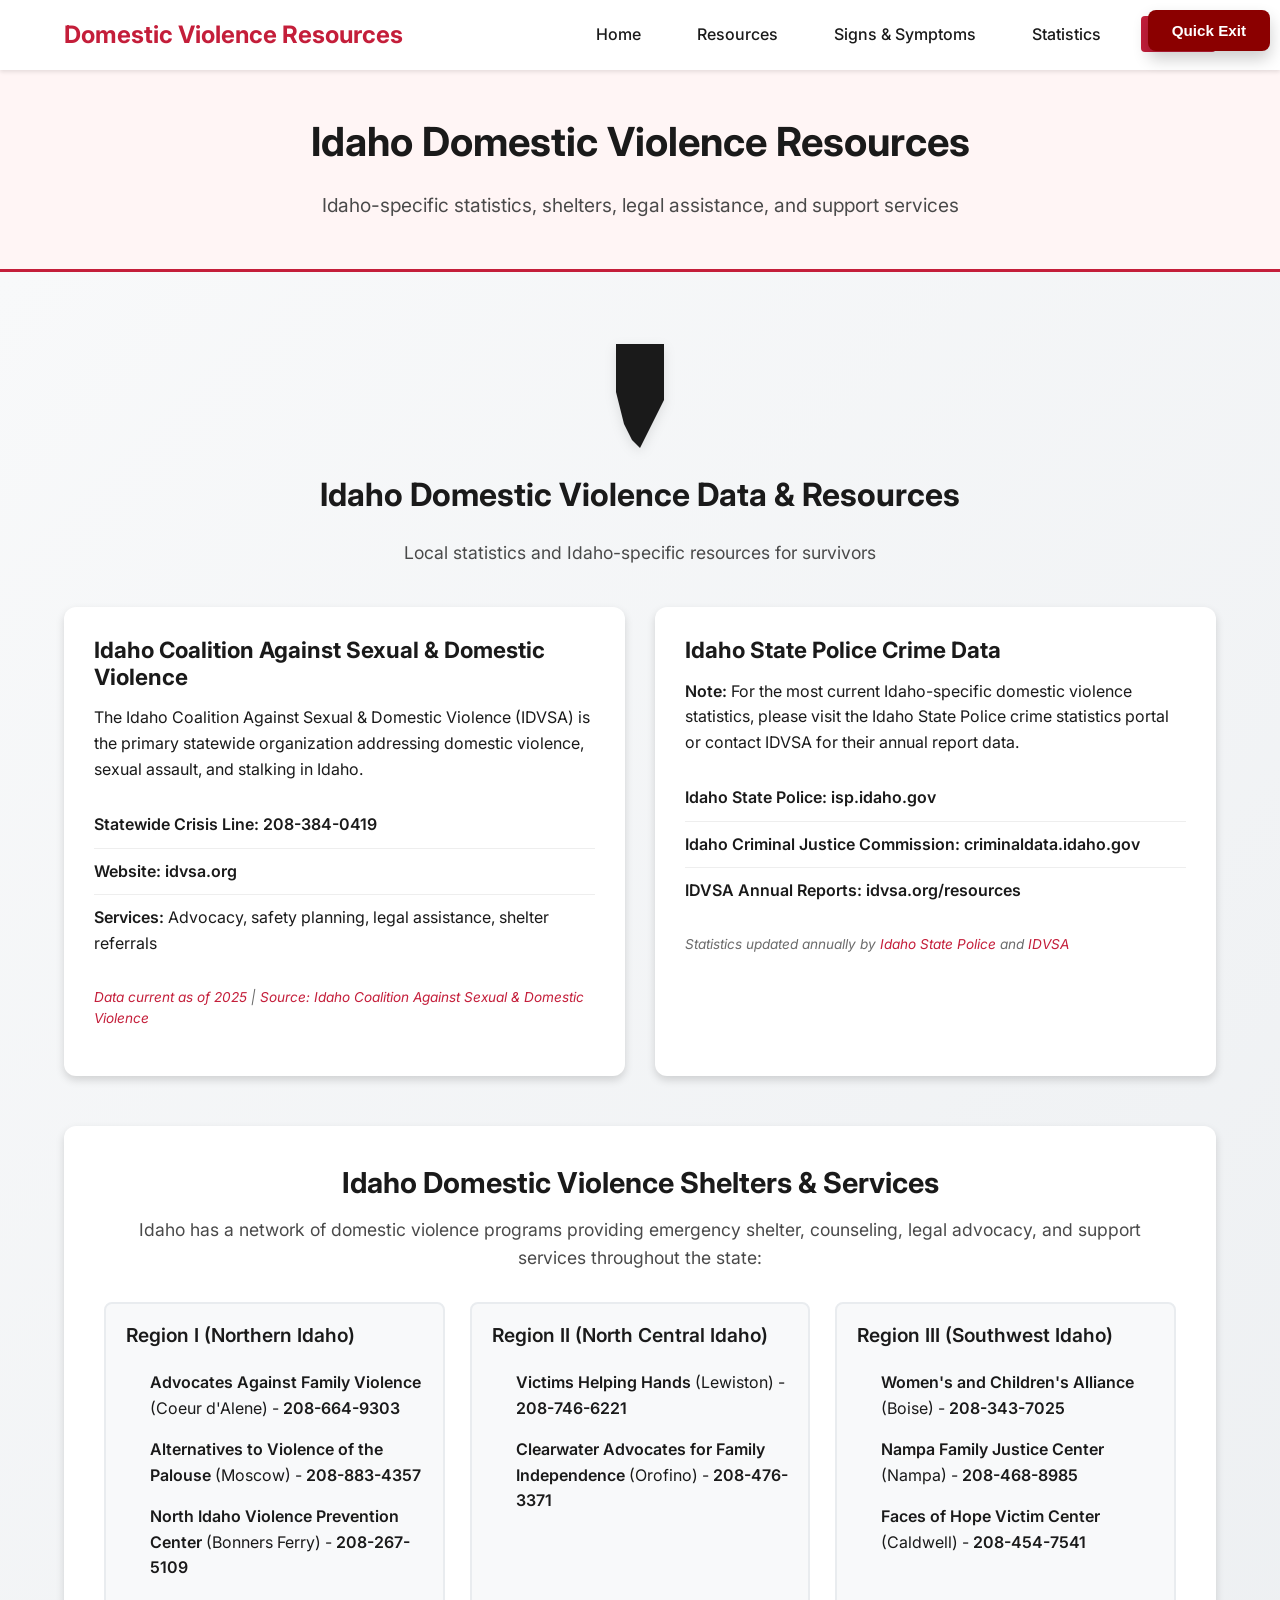
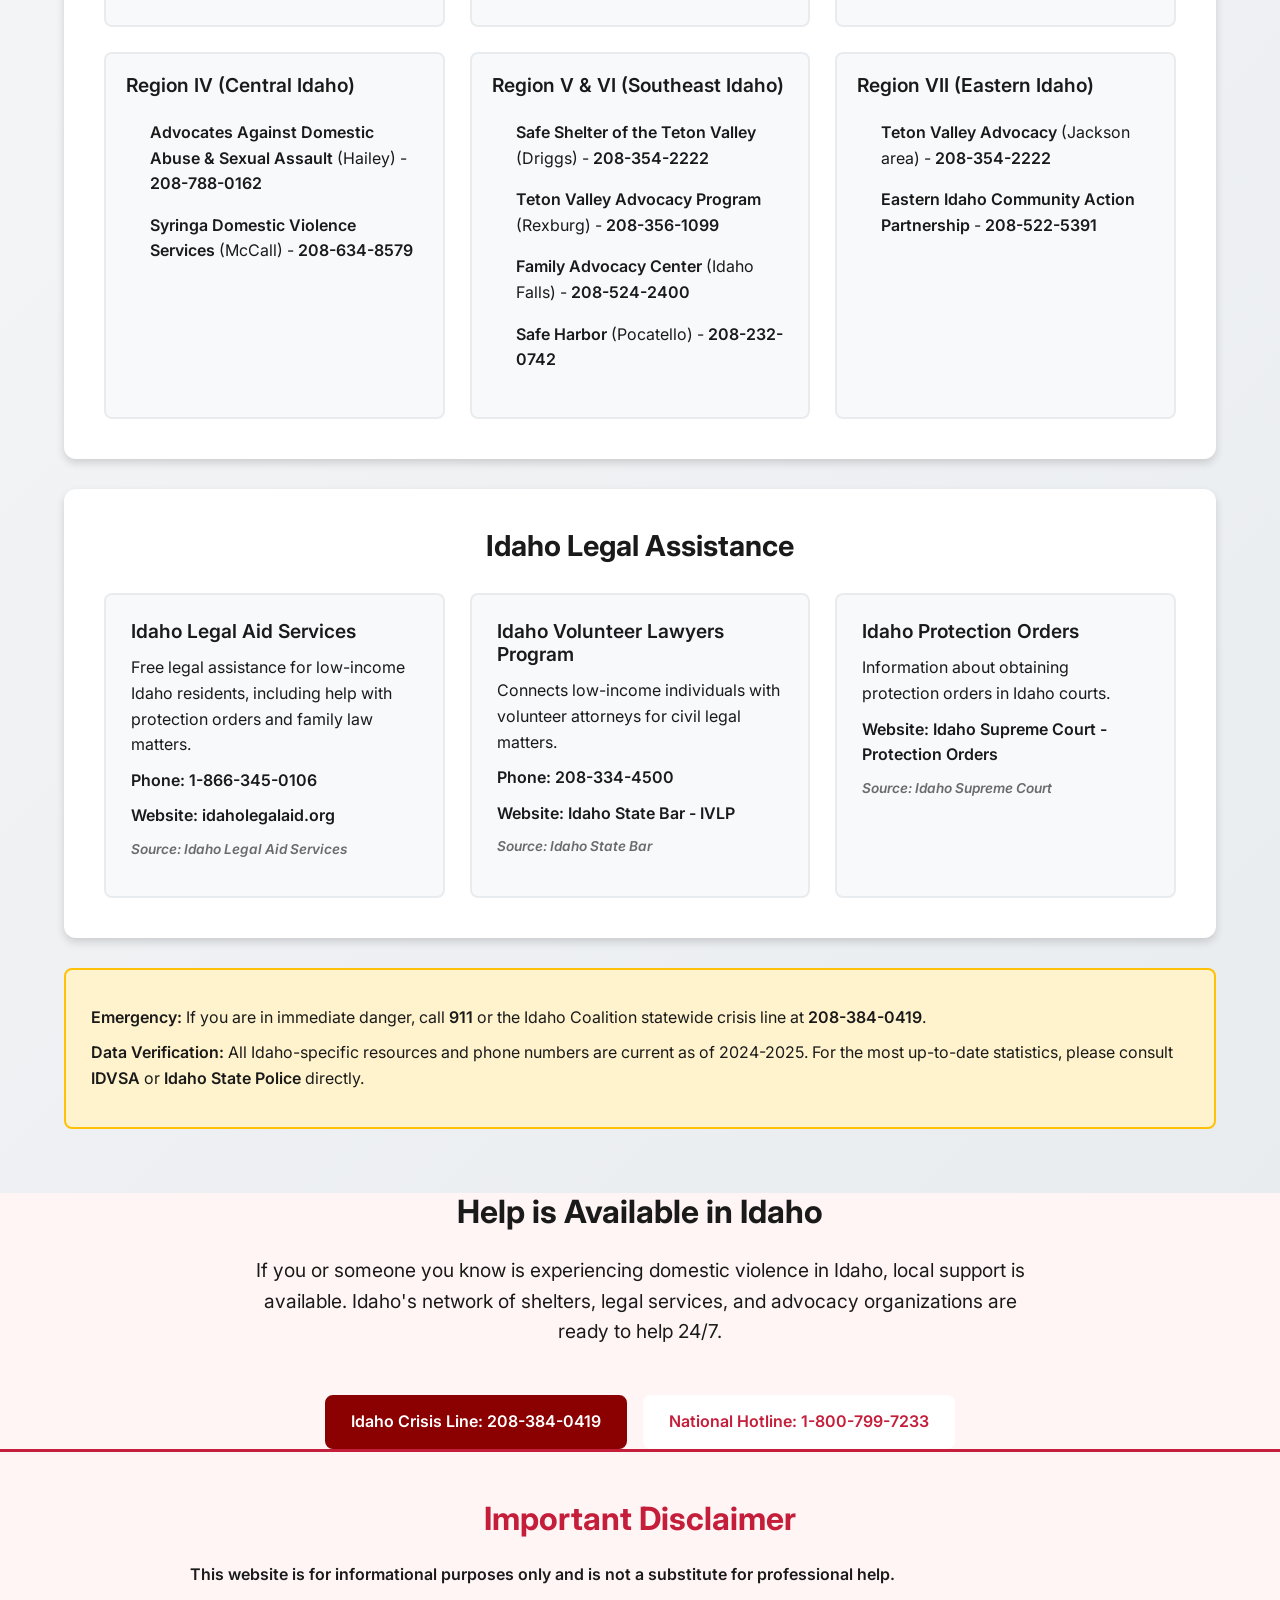
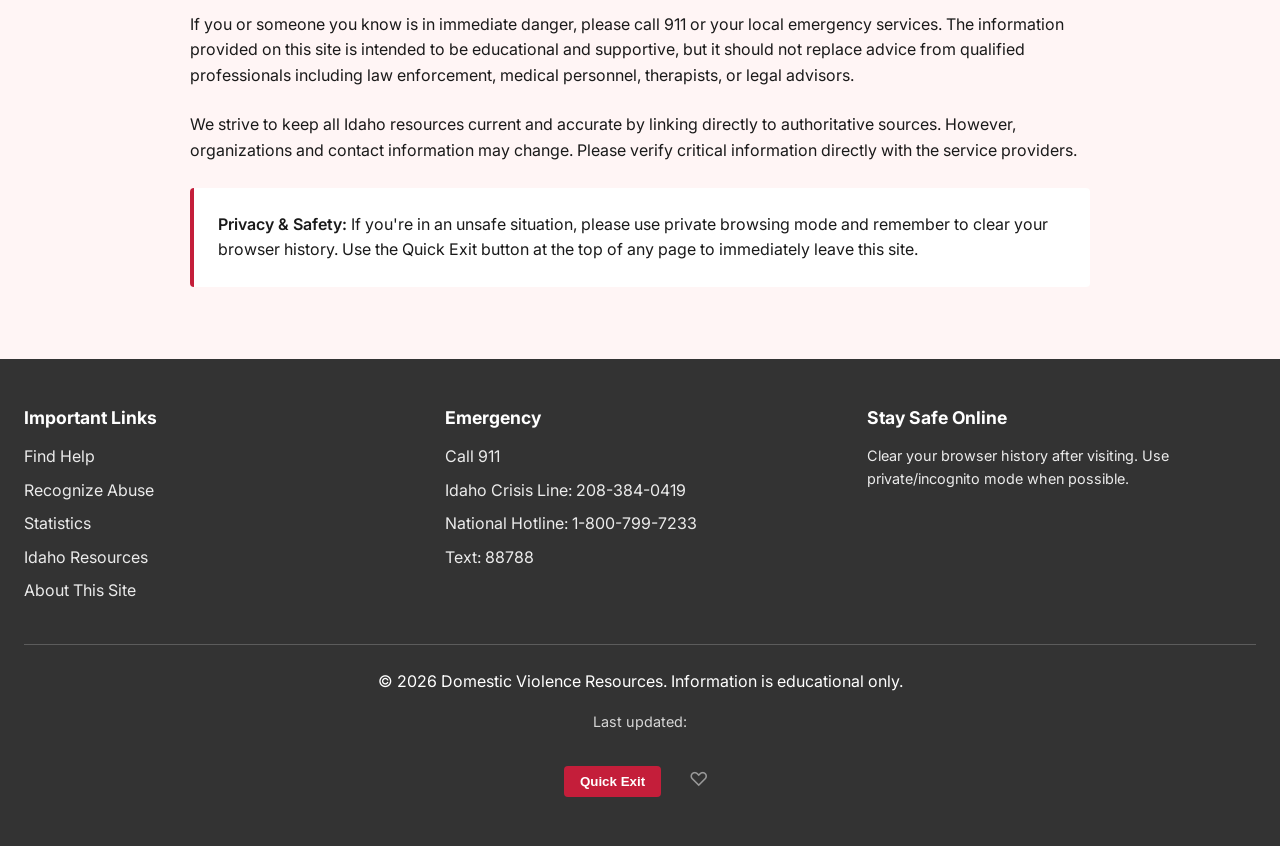
==== idaho.html @ 7b529f67 "Comprehensive site audit and fixes - February 2026 MAJOR CHANGES:  1. IDAHO RESOURCES - SEPARATE PAG" ====
<!DOCTYPE html>
<html lang="en">
<head>
    <meta charset="UTF-8">
    <meta name="viewport" content="width=device-width, initial-scale=1.0">
    <meta name="description" content="Idaho-specific domestic violence resources, statistics, shelters, and legal assistance for survivors.">
    <meta name="keywords" content="Idaho domestic violence, Idaho DV resources, Idaho shelters, IDVSA, Idaho help">
    <title>Idaho Resources - Domestic Violence Resources</title>
    <link rel="icon" href="data:image/svg+xml,<svg xmlns='http://www.w3.org/2000/svg' viewBox='0 0 100 100'><text y='0.9em' font-size='90'>❤️</text></svg>" type="image/svg+xml">
    <link rel="stylesheet" href="styles.css">
    <link rel="preconnect" href="https://fonts.googleapis.com">
    <link rel="preconnect" href="https://fonts.gstatic.com" crossorigin>
    <link href="https://fonts.googleapis.com/css2?family=Inter:wght@300;400;600;700&display=swap" rel="stylesheet">
    <!-- UserWay Accessibility Widget -->
    <script>
    (function(d){
        var s = d.createElement("script");
        s.setAttribute("data-account", "xGkYEsQ9GU");
        s.setAttribute("src", "https://cdn.userway.org/widget.js");
        (d.body || d.head).appendChild(s);
    })(document)
    </script>
</head>
<body>
    <!-- Quick Exit Button -->
    <button id="quickExit" class="quick-exit-btn" aria-label="Quick exit to Google">
        Quick Exit
    </button>

    <!-- Scroll to Top Button -->
    <button id="scrollToTop" class="scroll-to-top" aria-label="Scroll to top">
        ↑
    </button>

    <!-- Header/Navigation -->
    <header role="banner">
        <nav role="navigation" aria-label="Main navigation">
            <div class="nav-container">
                <div class="logo">
                    <a href="index.html" aria-label="Home">Domestic Violence Resources</a>
                </div>
                <button class="mobile-menu-toggle" aria-label="Toggle navigation menu" aria-expanded="false">
                    <span></span>
                    <span></span>
                    <span></span>
                </button>
                <ul class="nav-menu">
                    <li><a href="index.html">Home</a></li>
                    <li><a href="resources.html">Resources</a></li>
                    <li><a href="signs.html">Signs & Symptoms</a></li>
                    <li><a href="stats.html">Statistics</a></li>
                    <li><a href="idaho.html" class="active" aria-current="page">Idaho</a></li>
                </ul>
                <div class="emergency-number">
                    <a href="tel:1-800-799-7233" class="emergency-link">
                        1-800-799-7233
                    </a>
                </div>
            </div>
        </nav>
    </header>

    <!-- Main Content -->
    <main role="main">
        <!-- Page Header -->
        <section class="page-header" aria-labelledby="page-title">
            <div class="container">
                <h1 id="page-title">Idaho Domestic Violence Resources</h1>
                <p class="page-subtitle">Idaho-specific statistics, shelters, legal assistance, and support services</p>
            </div>
        </section>

        <!-- Idaho-Specific Data Section -->
        <section class="content-section idaho-section" aria-labelledby="idaho-heading">
            <div class="container">
                <div class="idaho-header">
                    <div class="idaho-shape" aria-hidden="true">
                        <svg viewBox="0 0 100 150" class="idaho-svg">
                            <!-- Simplified Idaho state outline -->
                            <path d="M20,10 L80,10 L80,80 L70,100 L60,120 L50,140 L40,130 L30,110 L25,90 L20,70 Z" fill="currentColor"/>
                        </svg>
                    </div>
                    <h2 id="idaho-heading">Idaho Domestic Violence Data & Resources</h2>
                    <p class="idaho-subtitle">Local statistics and Idaho-specific resources for survivors</p>
                </div>

                <!-- Idaho Statistics -->
                <div class="idaho-stats-grid">
                    <article class="idaho-stat-card">
                        <h3>Idaho Coalition Against Sexual & Domestic Violence</h3>
                        <p>The Idaho Coalition Against Sexual & Domestic Violence (IDVSA) is the primary statewide organization addressing domestic violence, sexual assault, and stalking in Idaho.</p>
                        <ul class="idaho-data-list">
                            <li><strong>Statewide Crisis Line:</strong> <a href="tel:208-384-0419">208-384-0419</a></li>
                            <li><strong>Website:</strong> <a href="https://idvsa.org/" target="_blank" rel="noopener noreferrer">idvsa.org</a></li>
                            <li><strong>Services:</strong> Advocacy, safety planning, legal assistance, shelter referrals</li>
                        </ul>
                        <p class="source-note"><a href="https://www.cdc.gov/violenceprevention/intimatepartnerviolence/fastfact.html" target="_blank" rel="noopener noreferrer">Data current as of 2025</a> | <a href="https://idvsa.org/" target="_blank" rel="noopener noreferrer">Source: Idaho Coalition Against Sexual & Domestic Violence</a></p>
                    </article>

                    <article class="idaho-stat-card">
                        <h3>Idaho State Police Crime Data</h3>
                        <p><strong>Note:</strong> For the most current Idaho-specific domestic violence statistics, please visit the Idaho State Police crime statistics portal or contact IDVSA for their annual report data.</p>
                        <ul class="idaho-data-list">
                            <li><strong>Idaho State Police:</strong> <a href="https://isp.idaho.gov/" target="_blank" rel="noopener noreferrer">isp.idaho.gov</a></li>
                            <li><strong>Idaho Criminal Justice Commission:</strong> <a href="https://criminaldata.idaho.gov/" target="_blank" rel="noopener noreferrer">criminaldata.idaho.gov</a></li>
                            <li><strong>IDVSA Annual Reports:</strong> <a href="https://idvsa.org/resources/" target="_blank" rel="noopener noreferrer">idvsa.org/resources</a></li>
                        </ul>
                        <p class="source-note">Statistics updated annually by <a href="https://isp.idaho.gov/" target="_blank" rel="noopener noreferrer">Idaho State Police</a> and <a href="https://idvsa.org/" target="_blank" rel="noopener noreferrer">IDVSA</a></p>
                    </article>
                </div>

                <!-- Idaho Resources -->
                <div class="idaho-resources">
                    <h3>Idaho Domestic Violence Shelters & Services</h3>
                    <p class="resources-intro">Idaho has a network of domestic violence programs providing emergency shelter, counseling, legal advocacy, and support services throughout the state:</p>
                    
                    <div class="idaho-resources-grid">
                        <article class="idaho-resource-card">
                            <h4>Region I (Northern Idaho)</h4>
                            <ul>
                                <li><strong>Advocates Against Family Violence</strong> (Coeur d'Alene) - <a href="tel:208-664-9303">208-664-9303</a></li>
                                <li><strong>Alternatives to Violence of the Palouse</strong> (Moscow) - <a href="tel:208-883-4357">208-883-4357</a></li>
                                <li><strong>North Idaho Violence Prevention Center</strong> (Bonners Ferry) - <a href="tel:208-267-5109">208-267-5109</a></li>
                            </ul>
                        </article>

                        <article class="idaho-resource-card">
                            <h4>Region II (North Central Idaho)</h4>
                            <ul>
                                <li><strong>Victims Helping Hands</strong> (Lewiston) - <a href="tel:208-746-6221">208-746-6221</a></li>
                                <li><strong>Clearwater Advocates for Family Independence</strong> (Orofino) - <a href="tel:208-476-3371">208-476-3371</a></li>
                            </ul>
                        </article>

                        <article class="idaho-resource-card">
                            <h4>Region III (Southwest Idaho)</h4>
                            <ul>
                                <li><strong>Women's and Children's Alliance</strong> (Boise) - <a href="tel:208-343-7025">208-343-7025</a></li>
                                <li><strong>Nampa Family Justice Center</strong> (Nampa) - <a href="tel:208-468-8985">208-468-8985</a></li>
                                <li><strong>Faces of Hope Victim Center</strong> (Caldwell) - <a href="tel:208-454-7541">208-454-7541</a></li>
                            </ul>
                        </article>

                        <article class="idaho-resource-card">
                            <h4>Region IV (Central Idaho)</h4>
                            <ul>
                                <li><strong>Advocates Against Domestic Abuse & Sexual Assault</strong> (Hailey) - <a href="tel:208-788-0162">208-788-0162</a></li>
                                <li><strong>Syringa Domestic Violence Services</strong> (McCall) - <a href="tel:208-634-8579">208-634-8579</a></li>
                            </ul>
                        </article>

                        <article class="idaho-resource-card">
                            <h4>Region V & VI (Southeast Idaho)</h4>
                            <ul>
                                <li><strong>Safe Shelter of the Teton Valley</strong> (Driggs) - <a href="tel:208-354-2222">208-354-2222</a></li>
                                <li><strong>Teton Valley Advocacy Program</strong> (Rexburg) - <a href="tel:208-356-1099">208-356-1099</a></li>
                                <li><strong>Family Advocacy Center</strong> (Idaho Falls) - <a href="tel:208-524-2400">208-524-2400</a></li>
                                <li><strong>Safe Harbor</strong> (Pocatello) - <a href="tel:208-232-0742">208-232-0742</a></li>
                            </ul>
                        </article>

                        <article class="idaho-resource-card">
                            <h4>Region VII (Eastern Idaho)</h4>
                            <ul>
                                <li><strong>Teton Valley Advocacy</strong> (Jackson area) - <a href="tel:208-354-2222">208-354-2222</a></li>
                                <li><strong>Eastern Idaho Community Action Partnership</strong> - <a href="tel:208-522-5391">208-522-5391</a></li>
                            </ul>
                        </article>
                    </div>
                </div>

                <!-- Idaho Legal Resources -->
                <div class="idaho-legal">
                    <h3>Idaho Legal Assistance</h3>
                    <div class="legal-grid">
                        <article class="legal-card">
                            <h4>Idaho Legal Aid Services</h4>
                            <p>Free legal assistance for low-income Idaho residents, including help with protection orders and family law matters.</p>
                            <p><strong>Phone:</strong> <a href="tel:1-866-345-0106">1-866-345-0106</a></p>
                            <p><strong>Website:</strong> <a href="https://www.idaholegalaid.org/" target="_blank" rel="noopener noreferrer">idaholegalaid.org</a></p>
                            <p class="source-note"><a href="https://www.idaholegalaid.org/" target="_blank" rel="noopener noreferrer">Source: Idaho Legal Aid Services</a></p>
                        </article>

                        <article class="legal-card">
                            <h4>Idaho Volunteer Lawyers Program</h4>
                            <p>Connects low-income individuals with volunteer attorneys for civil legal matters.</p>
                            <p><strong>Phone:</strong> <a href="tel:208-334-4500">208-334-4500</a></p>
                            <p><strong>Website:</strong> <a href="https://isb.idaho.gov/ivlp/" target="_blank" rel="noopener noreferrer">Idaho State Bar - IVLP</a></p>
                            <p class="source-note"><a href="https://isb.idaho.gov/ivlp/" target="_blank" rel="noopener noreferrer">Source: Idaho State Bar</a></p>
                        </article>

                        <article class="legal-card">
                            <h4>Idaho Protection Orders</h4>
                            <p>Information about obtaining protection orders in Idaho courts.</p>
                            <p><strong>Website:</strong> <a href="https://isc.idaho.gov/protection-orders" target="_blank" rel="noopener noreferrer">Idaho Supreme Court - Protection Orders</a></p>
                            <p class="source-note"><a href="https://isc.idaho.gov/protection-orders" target="_blank" rel="noopener noreferrer">Source: Idaho Supreme Court</a></p>
                        </article>
                    </div>
                </div>

                <div class="idaho-footer-note">
                    <p><strong>Emergency:</strong> If you are in immediate danger, call <a href="tel:911">911</a> or the Idaho Coalition statewide crisis line at <a href="tel:208-384-0419">208-384-0419</a>.</p>
                    <p><strong>Data Verification:</strong> All Idaho-specific resources and phone numbers are current as of 2024-2025. For the most up-to-date statistics, please consult <a href="https://idvsa.org/" target="_blank" rel="noopener noreferrer">IDVSA</a> or <a href="https://isp.idaho.gov/" target="_blank" rel="noopener noreferrer">Idaho State Police</a> directly.</p>
                </div>
            </div>
        </section>

        <!-- Call to Action -->
        <section class="cta-section" aria-labelledby="action-heading">
            <div class="container">
                <h2 id="action-heading">Help is Available in Idaho</h2>
                <p class="cta-text">If you or someone you know is experiencing domestic violence in Idaho, local support is available. Idaho's network of shelters, legal services, and advocacy organizations are ready to help 24/7.</p>
                
                <div class="emergency-buttons">
                    <a href="tel:208-384-0419" class="btn btn-emergency">Idaho Crisis Line: 208-384-0419</a>
                    <a href="tel:1-800-799-7233" class="btn btn-primary">National Hotline: 1-800-799-7233</a>
                </div>
            </div>
        </section>

        <!-- Disclaimer -->
        <section class="disclaimer" role="contentinfo" aria-labelledby="disclaimer-heading">
            <div class="container">
                <h2 id="disclaimer-heading">Important Disclaimer</h2>
                <p><strong>This website is for informational purposes only and is not a substitute for professional help.</strong></p>
                <p>If you or someone you know is in immediate danger, please call 911 or your local emergency services. The information provided on this site is intended to be educational and supportive, but it should not replace advice from qualified professionals including law enforcement, medical personnel, therapists, or legal advisors.</p>
                <p>We strive to keep all Idaho resources current and accurate by linking directly to authoritative sources. However, organizations and contact information may change. Please verify critical information directly with the service providers.</p>
                <p class="privacy-note"><strong>Privacy & Safety:</strong> If you're in an unsafe situation, please use private browsing mode and remember to clear your browser history. Use the Quick Exit button at the top of any page to immediately leave this site.</p>
            </div>
        </section>
    </main>

    <!-- Footer -->
    <footer role="contentinfo">
        <div class="footer-container">
            <div class="footer-grid">
                <div class="footer-section">
                    <h3>Important Links</h3>
                    <ul>
                        <li><a href="resources.html">Find Help</a></li>
                        <li><a href="signs.html">Recognize Abuse</a></li>
                        <li><a href="stats.html">Statistics</a></li>
                        <li><a href="idaho.html">Idaho Resources</a></li>
                        <li><a href="index.html">About This Site</a></li>
                    </ul>
                </div>
                <div class="footer-section">
                    <h3>Emergency</h3>
                    <ul>
                        <li><a href="tel:911">Call 911</a></li>
                        <li><a href="tel:208-384-0419">Idaho Crisis Line: 208-384-0419</a></li>
                        <li><a href="tel:1-800-799-7233">National Hotline: 1-800-799-7233</a></li>
                        <li><a href="sms:88788&body=START">Text: 88788</a></li>
                    </ul>
                </div>
                <div class="footer-section">
                    <h3>Stay Safe Online</h3>
                    <p class="footer-safety">Clear your browser history after visiting. Use private/incognito mode when possible.</p>
                </div>
            </div>
            <div class="footer-bottom">
                <p>&copy; 2026 Domestic Violence Resources. Information is educational only.</p>
                <p class="footer-updated">Last updated: <span id="lastUpdated"></span></p>
                <p class="footer-links">
                    <button id="quickExitFooter" class="footer-exit">Quick Exit</button>
                    <span class="easter-egg" id="easterEgg" title="Click me!" role="button" tabindex="0" aria-label="Click for a special surprise">♡</span>
                </p>
            </div>
        </div>
    </footer>

    <!-- Scripts -->
    <script src="script.js"></script>
</body>
</html>
---- styles.css ----
/* ===================================
   Domestic Violence Resources Website
   Modern CSS with Red Theme & Accessibility
   =================================== */

/* ========== CSS Variables ========== */
:root {
    /* Primary Colors - Red Theme */
    --primary-red: #C41E3A;
    --primary-red-dark: #8B0000;
    --primary-red-light: #DC143C;
    --accent-red: #B22222;
    
    /* Neutral Colors */
    --white: #FFFFFF;
    --off-white: #F9F9F9;
    --light-gray: #E5E5E5;
    --gray: #6B6B6B;
    --dark-gray: #333333;
    --black: #1A1A1A;
    
    /* Semantic Colors */
    --text-primary: #1A1A1A;
    --text-secondary: #4A4A4A;
    --text-light: #6B6B6B;
    
    /* Background Colors */
    --bg-primary: #FFFFFF;
    --bg-secondary: #F9F9F9;
    --bg-alternate: #FFF5F5;
    
    /* Shadows & Effects */
    --shadow-sm: 0 2px 4px rgba(0, 0, 0, 0.1);
    --shadow-md: 0 4px 8px rgba(0, 0, 0, 0.15);
    --shadow-lg: 0 8px 16px rgba(0, 0, 0, 0.2);
    
    /* Typography */
    --font-family: 'Inter', -apple-system, BlinkMacSystemFont, 'Segoe UI', Roboto, Oxygen, Ubuntu, Cantarell, sans-serif;
    --font-size-base: 16px;
    --font-size-scale: 1;
    --line-height: 1.6;
    
    /* Spacing */
    --spacing-xs: 0.5rem;
    --spacing-sm: 1rem;
    --spacing-md: 1.5rem;
    --spacing-lg: 2rem;
    --spacing-xl: 3rem;
    --spacing-2xl: 4rem;
    
    /* Border Radius */
    --radius-sm: 4px;
    --radius-md: 8px;
    --radius-lg: 12px;
    
    /* Transitions */
    --transition-fast: 0.15s ease;
    --transition-normal: 0.3s ease;
    --transition-slow: 0.5s ease;
    
    /* Container Width */
    --container-max-width: 1200px;
}

/* High Contrast Mode */
body.high-contrast {
    --primary-red: #FF0000;
    --text-primary: #000000;
    --text-secondary: #000000;
    --bg-primary: #FFFFFF;
    --bg-secondary: #EEEEEE;
}

/* ========== Global Reset & Base Styles ========== */
*,
*::before,
*::after {
    box-sizing: border-box;
    margin: 0;
    padding: 0;
}

html {
    font-size: var(--font-size-base);
    scroll-behavior: smooth;
    -webkit-font-smoothing: antialiased;
    -moz-osx-font-smoothing: grayscale;
}

body {
    font-family: var(--font-family);
    font-size: calc(1rem * var(--font-size-scale));
    line-height: var(--line-height);
    color: var(--text-primary);
    background-color: var(--bg-primary);
    overflow-x: hidden;
}

/* ========== Typography ========== */
h1, h2, h3, h4, h5, h6 {
    font-weight: 700;
    line-height: 1.2;
    margin-bottom: var(--spacing-md);
    color: var(--text-primary);
}

h1 {
    font-size: calc(2.5rem * var(--font-size-scale));
}

h2 {
    font-size: calc(2rem * var(--font-size-scale));
}

h3 {
    font-size: calc(1.5rem * var(--font-size-scale));
}

h4 {
    font-size: calc(1.25rem * var(--font-size-scale));
}

p {
    margin-bottom: var(--spacing-sm);
}

a {
    color: var(--primary-red);
    text-decoration: none;
    transition: color var(--transition-fast);
}

a:hover,
a:focus {
    color: var(--primary-red-dark);
    text-decoration: underline;
}

a:focus-visible {
    outline: 3px solid var(--primary-red);
    outline-offset: 2px;
}

ul, ol {
    margin-left: var(--spacing-md);
    margin-bottom: var(--spacing-sm);
}

strong {
    font-weight: 600;
}

/* ========== Container & Layout ========== */
.container {
    max-width: var(--container-max-width);
    margin: 0 auto;
    padding: 0 var(--spacing-md);
}

/* ========== Quick Exit Button ========== */
.quick-exit-btn {
    position: fixed;
    top: 10px;
    right: 10px;
    background: var(--primary-red-dark);
    color: var(--white);
    border: none;
    padding: 0.75rem 1.5rem;
    border-radius: var(--radius-md);
    font-weight: 600;
    font-size: 0.95rem;
    cursor: pointer;
    z-index: 10000;
    box-shadow: var(--shadow-lg);
    transition: all var(--transition-fast);
    display: flex;
    align-items: center;
    gap: 0.5rem;
}

.quick-exit-btn:hover,
.quick-exit-btn:focus {
    background: #660000;
    transform: translateY(-2px);
    box-shadow: 0 6px 20px rgba(0, 0, 0, 0.3);
}

.exit-icon {
    font-size: 1.2rem;
}

/* ========== UserWay Widget Positioning ========== */
/* Override UserWay's default positioning to avoid Quick Exit overlap */
#userway_p1 {
    bottom: 80px !important;
    right: 20px !important;
}

@media (max-width: 768px) {
    #userway_p1 {
        bottom: 70px !important;
        right: 15px !important;
    }
}

/* ========== Safety Modal ========== */
.safety-modal {
    display: none;
    position: fixed;
    top: 0;
    left: 0;
    width: 100%;
    height: 100%;
    background: rgba(0, 0, 0, 0.8);
    z-index: 10000;
    align-items: center;
    justify-content: center;
    padding: var(--spacing-md);
}

.safety-modal.active {
    display: flex;
}

.safety-modal-content,
.modal-content {
    background: var(--white);
    border-radius: var(--radius-lg);
    padding: var(--spacing-xl);
    max-width: 600px;
    width: 100%;
    box-shadow: var(--shadow-lg);
    position: relative;
    max-height: 90vh;
    overflow-y: auto;
}

.safety-modal-content h2,
.modal-content h2 {
    color: var(--primary-red);
    margin-bottom: var(--spacing-md);
}

.safety-modal-body p,
.modal-content p {
    margin-bottom: var(--spacing-sm);
}

.safety-modal-body ul,
.modal-content ul {
    margin: var(--spacing-sm) 0 var(--spacing-md) var(--spacing-md);
}

.safety-modal-body li,
.modal-content li {
    margin-bottom: var(--spacing-xs);
}

.safety-emergency {
    background: rgba(196, 30, 58, 0.1);
    padding: var(--spacing-sm);
    border-left: 4px solid var(--primary-red);
    border-radius: var(--radius-sm);
    margin-top: var(--spacing-md) !important;
}

.safety-modal-footer {
    margin-top: var(--spacing-lg);
    text-align: center;
}

#dismissSafetyModal,
.modal-close {
    background: var(--primary-red);
    color: var(--white);
    border: none;
    padding: 0.75rem 2rem;
    border-radius: var(--radius-sm);
    cursor: pointer;
    font-weight: 600;
    font-size: 1rem;
    transition: background var(--transition-fast);
    width: 100%;
    margin-top: var(--spacing-md);
}

#dismissSafetyModal:hover,
#dismissSafetyModal:focus,
.modal-close:hover,
.modal-close:focus {
    background: var(--primary-red-dark);
}

/* ========== Scroll to Top Button ========== */
.scroll-to-top {
    position: fixed;
    bottom: 30px;
    right: 30px;
    background: var(--primary-red);
    color: var(--white);
    width: 50px;
    height: 50px;
    border-radius: 50%;
    border: none;
    font-size: 1.5rem;
    cursor: pointer;
    box-shadow: var(--shadow-md);
    display: none;
    align-items: center;
    justify-content: center;
    z-index: 1000;
    transition: all var(--transition-fast);
}

.scroll-to-top.visible {
    display: flex;
}

.scroll-to-top:hover,
.scroll-to-top:focus {
    background: var(--primary-red-dark);
    transform: translateY(-3px);
    box-shadow: var(--shadow-lg);
}

@media (max-width: 768px) {
    .scroll-to-top {
        bottom: 20px;
        right: 20px;
        width: 45px;
        height: 45px;
        font-size: 1.25rem;
    }
}

/* ========== Power and Control Wheel ========== */
.wheel-container {
    background: var(--bg-secondary);
    border-radius: var(--radius-lg);
    padding: var(--spacing-xl);
    margin: var(--spacing-xl) 0;
}

.wheel-center {
    background: var(--primary-red);
    color: var(--white);
    padding: var(--spacing-lg);
    border-radius: 50%;
    text-align: center;
    max-width: 250px;
    margin: 0 auto var(--spacing-xl) auto;
}

.wheel-center h3 {
    color: var(--white);
    margin-bottom: var(--spacing-sm);
}

.wheel-center p {
    font-size: 0.95rem;
}

.wheel-sections {
    display: grid;
    grid-template-columns: repeat(auto-fit, minmax(280px, 1fr));
    gap: var(--spacing-md);
    margin-bottom: var(--spacing-lg);
}

.wheel-section {
    background: var(--white);
    border: 2px solid var(--primary-red);
    border-radius: var(--radius-md);
    padding: var(--spacing-md);
    transition: transform var(--transition-fast);
}

.wheel-section:hover {
    transform: translateY(-3px);
    box-shadow: var(--shadow-md);
}

.wheel-section h4 {
    color: var(--primary-red);
    margin-bottom: var(--spacing-sm);
}

.wheel-section ul {
    list-style: none;
    padding-left: 0;
}

.wheel-section li {
    padding-left: 1.5rem;
    position: relative;
    margin-bottom: var(--spacing-xs);
}

.wheel-section li::before {
    content: '•';
    color: var(--primary-red);
    font-weight: bold;
    position: absolute;
    left: 0.5rem;
}

.wheel-outer-ring {
    border: 3px solid var(--primary-red);
    border-radius: var(--radius-lg);
    padding: var(--spacing-md);
    margin-top: var(--spacing-lg);
    text-align: center;
    background: rgba(196, 30, 58, 0.05);
}

.wheel-outer-ring p {
    font-size: 1.1rem;
    font-weight: 600;
    color: var(--primary-red);
    margin: 0;
}

.wheel-image-replacement {
    max-width: 100%;
    margin: 0 auto;
}

.wheel-attribution {
    margin-top: var(--spacing-xl);
    padding: var(--spacing-md);
    background: rgba(255, 255, 255, 0.5);
    border-left: 4px solid var(--primary-red);
    border-radius: var(--radius-sm);
}

.wheel-attribution p {
    margin-bottom: var(--spacing-sm);
    font-size: 0.95rem;
}

.wheel-attribution p:last-child {
    margin-bottom: 0;
}

@media (max-width: 768px) {
    .wheel-container {
        padding: var(--spacing-md);
    }
    
    .wheel-center {
        max-width: 200px;
    }
    
    .wheel-sections {
        grid-template-columns: 1fr;
    }
}

/* ========== Header & Navigation ========== */
header {
    background: var(--white);
    box-shadow: var(--shadow-sm);
    position: sticky;
    top: 0;
    z-index: 1000;
}

.nav-container {
    max-width: var(--container-max-width);
    margin: 0 auto;
    padding: 1rem var(--spacing-md);
    display: flex;
    justify-content: space-between;
    align-items: center;
    gap: var(--spacing-md);
}

.logo a {
    font-size: 1.5rem;
    font-weight: 700;
    color: var(--primary-red);
    text-decoration: none;
}

.logo a:hover {
    color: var(--primary-red-dark);
}

.nav-menu {
    display: flex;
    list-style: none;
    gap: var(--spacing-md);
    margin: 0;
}

.nav-menu a {
    color: var(--text-primary);
    font-weight: 500;
    padding: 0.5rem 1rem;
    border-radius: var(--radius-sm);
    transition: all var(--transition-fast);
}

.nav-menu a:hover,
.nav-menu a:focus {
    background: var(--bg-alternate);
    color: var(--primary-red);
    text-decoration: none;
}

.nav-menu a.active {
    background: var(--primary-red);
    color: var(--white);
}

.emergency-number {
    display: none;
}

.emergency-link {
    background: var(--primary-red);
    color: var(--white);
    padding: 0.5rem 1rem;
    border-radius: var(--radius-sm);
    font-weight: 600;
    display: flex;
    align-items: center;
    gap: 0.5rem;
}

.emergency-link:hover {
    background: var(--primary-red-dark);
    text-decoration: none;
}

/* Mobile Menu Toggle */
.mobile-menu-toggle {
    display: none;
    flex-direction: column;
    gap: 4px;
    background: transparent;
    border: none;
    cursor: pointer;
    padding: 0.5rem;
}

.mobile-menu-toggle span {
    width: 25px;
    height: 3px;
    background: var(--primary-red);
    border-radius: 2px;
    transition: all var(--transition-fast);
}

/* ========== Hero Section ========== */
.hero {
    background: linear-gradient(135deg, var(--primary-red) 0%, var(--primary-red-dark) 100%);
    color: var(--white);
    padding: var(--spacing-2xl) var(--spacing-md);
    text-align: center;
}

.hero-content {
    max-width: 800px;
    margin: 0 auto;
}

.hero h1 {
    color: var(--white);
    font-size: calc(3rem * var(--font-size-scale));
    margin-bottom: var(--spacing-md);
}

.hero-subtitle {
    font-size: calc(1.5rem * var(--font-size-scale));
    margin-bottom: var(--spacing-xl);
    opacity: 0.9;
}

.hero-buttons {
    display: flex;
    gap: var(--spacing-sm);
    justify-content: center;
    flex-wrap: wrap;
}

/* ========== Page Header ========== */
.page-header {
    background: var(--bg-alternate);
    padding: var(--spacing-xl) var(--spacing-md);
    text-align: center;
    border-bottom: 3px solid var(--primary-red);
}

.page-subtitle {
    font-size: calc(1.2rem * var(--font-size-scale));
    color: var(--text-secondary);
    margin-bottom: 0;
}

/* ========== Buttons ========== */
.btn {
    display: inline-block;
    padding: 0.75rem 1.5rem;
    border-radius: var(--radius-md);
    font-weight: 600;
    font-size: 1rem;
    text-align: center;
    cursor: pointer;
    border: 2px solid transparent;
    transition: all var(--transition-fast);
    text-decoration: none;
}

.btn-primary {
    background: var(--white);
    color: var(--primary-red);
    border-color: var(--white);
}

.btn-primary:hover,
.btn-primary:focus {
    background: var(--off-white);
    transform: translateY(-2px);
    box-shadow: var(--shadow-md);
    text-decoration: none;
}

.btn-secondary {
    background: transparent;
    color: var(--white);
    border-color: var(--white);
}

.btn-secondary:hover,
.btn-secondary:focus {
    background: var(--white);
    color: var(--primary-red);
    text-decoration: none;
}

.btn-emergency {
    background: var(--primary-red-dark);
    color: var(--white);
    border-color: var(--primary-red-dark);
}

.btn-emergency:hover,
.btn-emergency:focus {
    background: #660000;
    border-color: #660000;
    transform: translateY(-2px);
    box-shadow: var(--shadow-md);
    text-decoration: none;
}

/* ========== Content Sections ========== */
.content-section {
    padding: var(--spacing-2xl) var(--spacing-md);
}

.alternate-bg {
    background: var(--bg-secondary);
}

.section-intro {
    font-size: calc(1.1rem * var(--font-size-scale));
    color: var(--text-secondary);
    max-width: 800px;
    margin: 0 auto var(--spacing-xl);
    text-align: center;
}

/* ========== Info Grid ========== */
.info-grid {
    display: grid;
    grid-template-columns: repeat(auto-fit, minmax(300px, 1fr));
    gap: var(--spacing-lg);
    margin-top: var(--spacing-xl);
}

.info-card {
    background: var(--white);
    padding: var(--spacing-lg);
    border-radius: var(--radius-lg);
    box-shadow: var(--shadow-md);
    transition: transform var(--transition-normal);
}

.info-card:hover {
    transform: translateY(-5px);
    box-shadow: var(--shadow-lg);
}

.card-icon {
    font-size: 3rem;
    margin-bottom: var(--spacing-sm);
}

.info-card h3 {
    color: var(--primary-red);
    margin-bottom: var(--spacing-sm);
}

.abuse-types {
    list-style: none;
    margin: 0;
}

.abuse-types li {
    margin-bottom: var(--spacing-sm);
    padding-left: var(--spacing-sm);
    position: relative;
}

.abuse-types li::before {
    content: "▸";
    color: var(--primary-red);
    position: absolute;
    left: 0;
}

/* ========== Emergency Grid ========== */
.emergency-grid {
    display: grid;
    grid-template-columns: repeat(auto-fit, minmax(280px, 1fr));
    gap: var(--spacing-lg);
    margin: var(--spacing-xl) 0;
}

.emergency-card {
    background: var(--white);
    padding: var(--spacing-lg);
    border-radius: var(--radius-lg);
    text-align: center;
    box-shadow: var(--shadow-md);
    border: 2px solid var(--primary-red);
}

.large-number {
    font-size: calc(2rem * var(--font-size-scale));
    font-weight: 700;
    color: var(--primary-red);
    margin: var(--spacing-sm) 0;
}

/* ========== CTA Section ========== */
.cta-section {
    background: var(--bg-alternate);
    text-align: center;
}

.cta-footer {
    margin-top: var(--spacing-xl);
    font-size: calc(1.1rem * var(--font-size-scale));
}

.link-arrow {
    color: var(--primary-red);
    font-weight: 600;
    font-size: calc(1.1rem * var(--font-size-scale));
}

/* ========== Resource List ========== */
.resource-list {
    display: flex;
    flex-direction: column;
    gap: var(--spacing-lg);
    margin-top: var(--spacing-xl);
}

.resource-card {
    background: var(--white);
    border-radius: var(--radius-lg);
    box-shadow: var(--shadow-md);
    overflow: hidden;
    transition: transform var(--transition-normal);
}

.resource-card:hover {
    transform: translateY(-3px);
    box-shadow: var(--shadow-lg);
}

.resource-card.featured {
    border: 3px solid var(--primary-red);
}

.resource-header {
    background: var(--bg-alternate);
    padding: var(--spacing-md);
    display: flex;
    justify-content: space-between;
    align-items: center;
    flex-wrap: wrap;
    gap: var(--spacing-sm);
}

.resource-header h3 {
    margin: 0;
    color: var(--primary-red);
}

.badge {
    background: var(--primary-red);
    color: var(--white);
    padding: 0.25rem 0.75rem;
    border-radius: var(--radius-sm);
    font-size: 0.85rem;
    font-weight: 600;
}

.resource-content {
    padding: var(--spacing-md);
}

.resource-content p {
    margin-bottom: var(--spacing-sm);
}

.resource-description {
    color: var(--text-secondary);
    margin-top: var(--spacing-sm);
}

/* ========== Signs & Symptoms ========== */
.abuse-types-grid {
    display: grid;
    grid-template-columns: repeat(auto-fit, minmax(350px, 1fr));
    gap: var(--spacing-lg);
    margin-top: var(--spacing-xl);
}

.abuse-type-card {
    background: var(--white);
    padding: var(--spacing-lg);
    border-radius: var(--radius-lg);
    box-shadow: var(--shadow-md);
    border-left: 4px solid var(--primary-red);
}

.abuse-icon {
    font-size: 2.5rem;
    margin-bottom: var(--spacing-sm);
}

.type-description {
    color: var(--text-secondary);
    font-style: italic;
    margin-bottom: var(--spacing-md);
}

.signs-list {
    list-style: none;
    margin: 0;
}

.signs-list li {
    padding: 0.5rem 0;
    padding-left: var(--spacing-md);
    position: relative;
    border-bottom: 1px solid var(--light-gray);
}

.signs-list li:last-child {
    border-bottom: none;
}

.signs-list li::before {
    content: "⚠";
    color: var(--primary-red);
    position: absolute;
    left: 0;
    font-weight: bold;
}

/* Red Flags Grid */
.red-flags-grid {
    display: grid;
    grid-template-columns: repeat(auto-fill, minmax(280px, 1fr));
    gap: var(--spacing-md);
    margin-top: var(--spacing-xl);
}

.red-flag-card {
    background: var(--white);
    padding: var(--spacing-md);
    border-radius: var(--radius-md);
    box-shadow: var(--shadow-sm);
    border: 2px solid var(--light-gray);
    transition: all var(--transition-fast);
}

.red-flag-card:hover {
    border-color: var(--primary-red);
    box-shadow: var(--shadow-md);
}

.red-flag-card h3 {
    font-size: calc(1.1rem * var(--font-size-scale));
    margin-bottom: var(--spacing-sm);
}

/* Help Section */
.help-grid {
    display: grid;
    grid-template-columns: repeat(auto-fit, minmax(280px, 1fr));
    gap: var(--spacing-lg);
    margin: var(--spacing-xl) 0;
}

.help-card {
    background: var(--white);
    padding: var(--spacing-lg);
    border-radius: var(--radius-lg);
    box-shadow: var(--shadow-md);
    text-align: center;
}

.emergency-contact-box {
    background: var(--primary-red);
    color: var(--white);
    padding: var(--spacing-xl);
    border-radius: var(--radius-lg);
    margin-top: var(--spacing-xl);
    text-align: center;
}

.emergency-contact-box h3 {
    color: var(--white);
    margin-bottom: var(--spacing-md);
}

.emergency-buttons {
    display: flex;
    gap: var(--spacing-sm);
    justify-content: center;
    flex-wrap: wrap;
    margin-top: var(--spacing-md);
}

/* Two Column Layout */
.two-column-grid {
    display: grid;
    grid-template-columns: repeat(auto-fit, minmax(300px, 1fr));
    gap: var(--spacing-xl);
    margin-top: var(--spacing-xl);
}

.column {
    background: var(--white);
    padding: var(--spacing-lg);
    border-radius: var(--radius-lg);
    box-shadow: var(--shadow-md);
}

.do-list, .dont-list {
    list-style: none;
    margin: var(--spacing-sm) 0 0 0;
}

.do-list li, .dont-list li {
    padding: var(--spacing-sm) 0;
    padding-left: var(--spacing-lg);
    position: relative;
    border-bottom: 1px solid var(--light-gray);
}

.do-list li::before {
    content: "✓";
    color: green;
    font-weight: bold;
    position: absolute;
    left: 0;
    font-size: 1.2rem;
}

.dont-list li::before {
    content: "✗";
    color: var(--primary-red);
    font-weight: bold;
    position: absolute;
    left: 0;
    font-size: 1.2rem;
}

/* ========== Statistics Page ========== */
.counter-section {
    background: linear-gradient(135deg, var(--primary-red-dark) 0%, var(--primary-red) 100%);
    color: var(--white);
    padding: var(--spacing-2xl) var(--spacing-md);
    text-align: center;
}

.counter-section h2 {
    color: var(--white);
}

.counter-subtitle {
    font-size: calc(1.1rem * var(--font-size-scale));
    opacity: 0.9;
    margin-bottom: var(--spacing-xl);
}

.counter-grid {
    display: grid;
    grid-template-columns: repeat(auto-fit, minmax(220px, 1fr));
    gap: var(--spacing-md);
    margin: var(--spacing-xl) 0;
    max-width: 1100px;
    margin-left: auto;
    margin-right: auto;
}

.counter-card {
    background: rgba(255, 255, 255, 0.1);
    backdrop-filter: blur(10px);
    padding: var(--spacing-xl);
    border-radius: var(--radius-lg);
    border: 2px solid rgba(255, 255, 255, 0.2);
    min-height: 200px;
    display: flex;
    flex-direction: column;
    justify-content: space-between;
}

.counter-label {
    font-size: calc(1.2rem * var(--font-size-scale));
    font-weight: 600;
    margin-bottom: var(--spacing-sm);
    text-transform: uppercase;
    letter-spacing: 1px;
    line-height: 1.3;
}

.counter-number {
    font-size: clamp(2rem, 3rem, 3.5rem);
    font-weight: 700;
    margin: var(--spacing-md) 0;
    font-variant-numeric: tabular-nums;
    line-height: 1.2;
    word-break: break-all;
    overflow-wrap: break-word;
}

.counter-info {
    font-size: 0.9rem;
    opacity: 0.9;
    line-height: 1.4;
}

.counter-citation {
    background: rgba(0, 0, 0, 0.2);
    padding: var(--spacing-lg);
    border-radius: var(--radius-md);
    margin-top: var(--spacing-xl);
    font-size: 0.9rem;
    max-width: 900px;
    margin-left: auto;
    margin-right: auto;
}

/* Stats Grid */
.stats-grid {
    display: grid;
    grid-template-columns: repeat(auto-fill, minmax(300px, 1fr));
    gap: var(--spacing-lg);
    margin-top: var(--spacing-xl);
}

.stat-card {
    background: var(--white);
    padding: var(--spacing-lg);
    border-radius: var(--radius-lg);
    box-shadow: var(--shadow-md);
    text-align: center;
    border-top: 4px solid var(--primary-red);
}

.stat-number {
    font-size: calc(2.5rem * var(--font-size-scale));
    font-weight: 700;
    color: var(--primary-red);
    margin-bottom: var(--spacing-sm);
}

.stat-description {
    color: var(--text-primary);
    margin-bottom: var(--spacing-sm);
    line-height: 1.5;
}

.stat-source {
    font-size: 0.85rem;
    color: var(--text-light);
    font-style: italic;
}

/* Economic Stats */
.economic-stats {
    display: grid;
    grid-template-columns: repeat(auto-fit, minmax(300px, 1fr));
    gap: var(--spacing-lg);
    margin-top: var(--spacing-xl);
}

.economic-card {
    background: var(--white);
    padding: var(--spacing-xl);
    border-radius: var(--radius-lg);
    box-shadow: var(--shadow-md);
    text-align: center;
    border: 2px solid var(--primary-red);
}

.economic-card h3 {
    font-size: calc(2.5rem * var(--font-size-scale));
    color: var(--primary-red);
    margin-bottom: var(--spacing-sm);
}

.source-note {
    font-size: 0.85rem;
    color: var(--text-light);
    font-style: italic;
    margin-top: var(--spacing-sm);
}

/* Vulnerable Populations */
.vulnerable-grid {
    display: grid;
    grid-template-columns: repeat(auto-fit, minmax(300px, 1fr));
    gap: var(--spacing-lg);
    margin-top: var(--spacing-xl);
}

.vulnerable-card {
    background: var(--white);
    padding: var(--spacing-lg);
    border-radius: var(--radius-lg);
    box-shadow: var(--shadow-md);
    border-left: 4px solid var(--primary-red);
}

.vulnerable-card h3 {
    color: var(--primary-red);
    margin-bottom: var(--spacing-md);
}

.vulnerable-card ul {
    margin-left: var(--spacing-md);
}

/* Children Stats */
.children-stats {
    display: grid;
    grid-template-columns: repeat(auto-fit, minmax(300px, 1fr));
    gap: var(--spacing-lg);
    margin-top: var(--spacing-xl);
}

.children-stat-box {
    background: var(--white);
    padding: var(--spacing-lg);
    border-radius: var(--radius-lg);
    box-shadow: var(--shadow-md);
}

.large-text {
    font-size: calc(1.2rem * var(--font-size-scale));
    font-weight: 600;
    color: var(--primary-red);
    margin-bottom: var(--spacing-md);
}

.impact-list {
    list-style: none;
    margin: var(--spacing-sm) 0 0 0;
}

.impact-list li {
    padding: var(--spacing-sm) 0;
    padding-left: var(--spacing-lg);
    position: relative;
    border-bottom: 1px solid var(--light-gray);
}

.impact-list li::before {
    content: "▸";
    color: var(--primary-red);
    position: absolute;
    left: 0;
    font-weight: bold;
}

.stat-highlight {
    background: var(--primary-red);
    color: var(--white);
    padding: var(--spacing-xl);
    border-radius: var(--radius-lg);
    text-align: center;
}

.stat-highlight h3 {
    color: var(--white);
    font-size: calc(3rem * var(--font-size-scale));
    margin-bottom: var(--spacing-sm);
}

.stat-highlight p {
    font-size: calc(1.1rem * var(--font-size-scale));
}

/* Reporting Grid */
.reporting-grid {
    display: grid;
    grid-template-columns: repeat(auto-fit, minmax(280px, 1fr));
    gap: var(--spacing-lg);
    margin-top: var(--spacing-xl);
}

.reporting-card {
    background: var(--white);
    padding: var(--spacing-xl);
    border-radius: var(--radius-lg);
    box-shadow: var(--shadow-md);
    text-align: center;
    border-top: 4px solid var(--primary-red);
}

.reporting-stat {
    font-size: calc(2rem * var(--font-size-scale));
    font-weight: 700;
    color: var(--primary-red);
    margin-bottom: var(--spacing-sm);
}

.cta-text {
    font-size: calc(1.2rem * var(--font-size-scale));
    max-width: 800px;
    margin: 0 auto var(--spacing-xl);
}

/* ========== Disclaimer ========== */
.disclaimer {
    background: var(--bg-alternate);
    padding: var(--spacing-xl) var(--spacing-md);
    border-top: 3px solid var(--primary-red);
}

.disclaimer h2 {
    color: var(--primary-red);
    text-align: center;
    margin-bottom: var(--spacing-md);
}

.disclaimer p {
    max-width: 900px;
    margin: 0 auto var(--spacing-md);
}

.privacy-note {
    background: var(--white);
    padding: var(--spacing-md);
    border-left: 4px solid var(--primary-red);
    border-radius: var(--radius-sm);
    margin-top: var(--spacing-md);
}

/* Intro Box */
.intro-box {
    background: var(--white);
    padding: var(--spacing-xl);
    border-radius: var(--radius-lg);
    box-shadow: var(--shadow-md);
    border-left: 4px solid var(--primary-red);
    max-width: 900px;
    margin: 0 auto;
}

.intro-box h2 {
    color: var(--primary-red);
}

/* ========== Footer ========== */
footer {
    background: var(--dark-gray);
    color: var(--white);
    padding: var(--spacing-xl) var(--spacing-md) var(--spacing-lg);
}

.footer-grid {
    display: grid;
    grid-template-columns: repeat(auto-fit, minmax(200px, 1fr));
    gap: var(--spacing-lg);
    margin-bottom: var(--spacing-lg);
}

.footer-section h3 {
    color: var(--white);
    font-size: 1.1rem;
    margin-bottom: var(--spacing-sm);
}

.footer-section ul {
    list-style: none;
    margin: 0;
}

.footer-section li {
    margin-bottom: var(--spacing-xs);
}

.footer-section a {
    color: var(--white);
    opacity: 0.9;
    transition: opacity var(--transition-fast);
}

.footer-section a:hover {
    opacity: 1;
    text-decoration: underline;
}

.footer-safety {
    font-size: 0.9rem;
    opacity: 0.9;
}

.footer-bottom {
    text-align: center;
    padding-top: var(--spacing-md);
    border-top: 1px solid rgba(255, 255, 255, 0.2);
}

.footer-updated {
    font-size: 0.9rem;
    opacity: 0.8;
    margin: var(--spacing-xs) 0;
}

.footer-links {
    margin-top: var(--spacing-sm);
}

.footer-exit {
    background: var(--primary-red);
    color: var(--white);
    border: none;
    padding: 0.5rem 1rem;
    border-radius: var(--radius-sm);
    cursor: pointer;
    font-weight: 600;
    transition: background var(--transition-fast);
    margin-top: var(--spacing-sm);
}

.footer-exit:hover {
    background: var(--primary-red-dark);
}

/* ========== Easter Egg - Heartbeat with Ripple ========== */
.easter-egg {
    display: inline-block;
    margin-left: 1rem;
    font-size: 1.2rem;
    color: rgba(255, 255, 255, 0.5);
    cursor: pointer;
    transition: all var(--transition-fast);
    user-select: none;
    padding: 0.25rem 0.5rem;
}

.easter-egg:hover,
.easter-egg:focus {
    color: var(--primary-red-light);
    transform: scale(1.2);
    text-shadow: 0 0 10px rgba(220, 20, 60, 0.5);
}

/* Heartbeat animation */
.easter-egg.heartbeat-active {
    animation: realHeartbeat 2s ease-in-out;
    color: var(--primary-red-light);
}

@keyframes realHeartbeat {
    0%, 100% {
        transform: scale(1);
    }
    7%, 17% {
        transform: scale(1.3);
    }
    10%, 20% {
        transform: scale(1.1);
    }
    40%, 50% {
        transform: scale(1.3);
    }
    43%, 53% {
        transform: scale(1.1);
    }
}

/* Sonar ripple effect */
.sonar-ripple {
    position: fixed;
    width: 20px;
    height: 20px;
    border: 2px solid;
    border-radius: 50%;
    transform: translate(-50%, -50%);
    pointer-events: none;
    z-index: 9998;
    animation: sonarExpand 2s ease-out forwards;
}

@keyframes sonarExpand {
    0% {
        width: 20px;
        height: 20px;
        opacity: 1;
    }
    100% {
        width: 800px;
        height: 800px;
        opacity: 0;
    }
}

/* ========== Responsive Design ========== */
@media (max-width: 768px) {
    .nav-menu {
        position: fixed;
        top: 70px;
        left: -100%;
        width: 100%;
        flex-direction: column;
        background: var(--white);
        box-shadow: var(--shadow-lg);
        padding: var(--spacing-md);
        transition: left var(--transition-normal);
        gap: 0;
    }
    
    .nav-menu.active {
        left: 0;
    }
    
    .mobile-menu-toggle {
        display: flex;
    }
    
    .emergency-number {
        display: block;
        width: 100%;
        text-align: center;
        padding-top: var(--spacing-sm);
        border-top: 1px solid var(--light-gray);
        margin-top: var(--spacing-sm);
    }
    
    .hero h1 {
        font-size: calc(2rem * var(--font-size-scale));
    }
    
    .hero-subtitle {
        font-size: calc(1.2rem * var(--font-size-scale));
    }
    
    .hero-buttons {
        flex-direction: column;
    }
    
    .counter-number {
        font-size: calc(2rem * var(--font-size-scale));
    }
    
    .emergency-buttons {
        flex-direction: column;
    }
    
    .quick-exit-btn {
        font-size: 0.85rem;
        padding: 0.6rem 1rem;
    }
}

@media (max-width: 480px) {
    :root {
        --spacing-xl: 2rem;
        --spacing-2xl: 2.5rem;
    }
    
    h1 {
        font-size: calc(1.75rem * var(--font-size-scale));
    }
    
    h2 {
        font-size: calc(1.5rem * var(--font-size-scale));
    }
    
    .info-grid,
    .abuse-types-grid,
    .stats-grid {
        grid-template-columns: 1fr;
    }
}

/* ========== Accessibility Features ========== */
/* Skip to main content link */
.skip-to-main {
    position: absolute;
    top: -40px;
    left: 0;
    background: var(--primary-red);
    color: var(--white);
    padding: 0.5rem 1rem;
    z-index: 100;
    text-decoration: none;
}

.skip-to-main:focus {
    top: 0;
}

/* Focus styles */
*:focus-visible {
    outline: 3px solid var(--primary-red);
    outline-offset: 2px;
}

/* Reduced motion */
@media (prefers-reduced-motion: reduce) {
    * {
        animation-duration: 0.01ms !important;
        animation-iteration-count: 1 !important;
        transition-duration: 0.01ms !important;
        scroll-behavior: auto !important;
    }
}

/* Screen reader only content */
.sr-only {
    position: absolute;
    width: 1px;
    height: 1px;
    padding: 0;
    margin: -1px;
    overflow: hidden;
    clip: rect(0, 0, 0, 0);
    white-space: nowrap;
    border-width: 0;
}

/* ========== Idaho-Specific Section ========== */
.idaho-section {
    background: linear-gradient(135deg, #f8f9fa 0%, #e9ecef 100%);
    border-top: 4px solid var(--accent-color);
}

.idaho-header {
    text-align: center;
    margin-bottom: 40px;
}

.idaho-shape {
    display: inline-block;
    width: 80px;
    height: 120px;
    margin-bottom: 20px;
}

.idaho-svg {
    width: 100%;
    height: 100%;
    color: var(--accent-color);
    filter: drop-shadow(0 4px 6px rgba(0, 0, 0, 0.1));
}

.idaho-subtitle {
    color: var(--text-secondary);
    font-size: 1.1rem;
    margin-top: 10px;
}

.idaho-stats-grid {
    display: grid;
    grid-template-columns: repeat(auto-fit, minmax(300px, 1fr));
    gap: 30px;
    margin-bottom: 50px;
}

.idaho-stat-card {
    background: var(--white);
    padding: 30px;
    border-radius: 12px;
    box-shadow: var(--shadow-md);
    border-left: 4px solid var(--accent-color);
}

.idaho-stat-card h3 {
    color: var(--accent-color);
    font-size: 1.4rem;
    margin-bottom: 15px;
}

.idaho-data-list {
    list-style: none;
    padding: 0;
    margin: 20px 0;
}

.idaho-data-list li {
    padding: 10px 0;
    border-bottom: 1px solid #eee;
}

.idaho-data-list li:last-child {
    border-bottom: none;
}

.idaho-data-list strong {
    color: var(--text-primary);
}

.idaho-data-list a {
    color: var(--accent-color);
    text-decoration: none;
    font-weight: 600;
}

.idaho-data-list a:hover {
    text-decoration: underline;
}

.idaho-resources {
    background: var(--white);
    padding: 40px;
    border-radius: 12px;
    box-shadow: var(--shadow-md);
    margin-bottom: 30px;
}

.idaho-resources h3 {
    color: var(--accent-color);
    font-size: 1.8rem;
    margin-bottom: 15px;
    text-align: center;
}

.resources-intro {
    text-align: center;
    color: var(--text-secondary);
    font-size: 1.1rem;
    margin-bottom: 30px;
}

.idaho-resources-grid {
    display: grid;
    grid-template-columns: repeat(auto-fit, minmax(280px, 1fr));
    gap: 25px;
    margin-top: 30px;
}

.idaho-resource-card {
    background: #f8f9fa;
    padding: 20px;
    border-radius: 8px;
    border: 2px solid #e9ecef;
}

.idaho-resource-card h4 {
    color: var(--accent-color);
    font-size: 1.2rem;
    margin-bottom: 15px;
    font-weight: 600;
}

.idaho-resource-card ul {
    list-style: none;
    padding: 0;
}

.idaho-resource-card li {
    padding: 8px 0;
    line-height: 1.6;
}

.idaho-resource-card a {
    color: var(--accent-color);
    text-decoration: none;
    font-weight: 600;
}

.idaho-resource-card a:hover {
    text-decoration: underline;
}

.idaho-legal {
    background: var(--white);
    padding: 40px;
    border-radius: 12px;
    box-shadow: var(--shadow-md);
    margin-bottom: 30px;
}

.idaho-legal h3 {
    color: var(--accent-color);
    font-size: 1.8rem;
    margin-bottom: 30px;
    text-align: center;
}

.legal-grid {
    display: grid;
    grid-template-columns: repeat(auto-fit, minmax(280px, 1fr));
    gap: 25px;
}

.legal-card {
    background: #f8f9fa;
    padding: 25px;
    border-radius: 8px;
    border: 2px solid #e9ecef;
}

.legal-card h4 {
    color: var(--accent-color);
    font-size: 1.2rem;
    margin-bottom: 12px;
    font-weight: 600;
}

.legal-card p {
    margin: 10px 0;
    line-height: 1.6;
}

.legal-card a {
    color: var(--accent-color);
    text-decoration: none;
    font-weight: 600;
}

.legal-card a:hover {
    text-decoration: underline;
}

.idaho-footer-note {
    background: #fff3cd;
    border: 2px solid #ffc107;
    border-radius: 8px;
    padding: 25px;
    margin-top: 30px;
}

.idaho-footer-note p {
    margin: 10px 0;
    line-height: 1.6;
}

.idaho-footer-note strong {
    color: var(--text-primary);
}

.idaho-footer-note a {
    color: var(--accent-color);
    font-weight: 600;
    text-decoration: none;
}

.idaho-footer-note a:hover {
    text-decoration: underline;
}

@media (max-width: 768px) {
    .idaho-shape {
        width: 60px;
        height: 90px;
    }
    
    .idaho-stats-grid,
    .idaho-resources-grid,
    .legal-grid {
        grid-template-columns: 1fr;
    }
    
    .idaho-resources,
    .idaho-legal {
        padding: 25px 20px;
    }
    
    .idaho-stat-card {
        padding: 20px;
    }
}

/* Print styles *//* ========== Signs Viewer Modal ========== */
.signs-viewer-modal {
    display: none;
    position: fixed;
    top: 0;
    left: 0;
    width: 100%;
    height: 100%;
    background: rgba(0, 0, 0, 0.9);
    z-index: 10001;
    padding: 20px;
    overflow-y: auto;
}

.signs-viewer-modal.active {
    display: flex;
    align-items: center;
    justify-content: center;
}

.viewer-content {
    position: relative;
    background: var(--white);
    border-radius: 12px;
    max-width: 900px;
    width: 100%;
    max-height: 90vh;
    overflow-y: auto;
    padding: 40px 30px 30px;
    box-shadow: 0 10px 40px rgba(0, 0, 0, 0.3);
    animation: slideUp 0.3s ease-out;
}

@keyframes slideUp {
    from {
        opacity: 0;
        transform: translateY(30px);
    }
    to {
        opacity: 1;
        transform: translateY(0);
    }
}

.viewer-close {
    position: absolute;
    top: 15px;
    right: 15px;
    background: none;
    border: none;
    font-size: 32px;
    color: var(--text-secondary);
    cursor: pointer;
    padding: 5px 10px;
    line-height: 1;
    transition: color var(--transition-fast);
    z-index: 10;
}

.viewer-close:hover,
.viewer-close:focus {
    color: var(--accent-color);
}

.viewer-card-container {
    margin-bottom: 30px;
}

.viewer-card-container h3 {
    color: var(--accent-color);
    font-size: 2rem;
    margin-bottom: 15px;
    font-weight: 700;
}

.viewer-card-container .type-description {
    font-size: 1.1rem;
    color: var(--text-secondary);
    margin-bottom: 25px;
    line-height: 1.6;
}

.viewer-card-container h4 {
    font-size: 1.3rem;
    color: var(--text-primary);
    margin-bottom: 15px;
    font-weight: 600;
}

.viewer-card-container .signs-list {
    list-style: none;
    padding: 0;
}

.viewer-card-container .signs-list li {
    padding: 12px 0 12px 30px;
    position: relative;
    line-height: 1.6;
    font-size: 1.05rem;
    border-bottom: 1px solid #eee;
}

.viewer-card-container .signs-list li::before {
    content: '⚠';
    position: absolute;
    left: 0;
    color: var(--accent-color);
    font-weight: bold;
}

.viewer-card-container .signs-list li:last-child {
    border-bottom: none;
}

.viewer-navigation {
    display: flex;
    align-items: center;
    justify-content: space-between;
    gap: 20px;
    border-top: 2px solid #eee;
    padding-top: 20px;
}

.viewer-prev,
.viewer-next {
    background: var(--accent-color);
    color: var(--white);
    border: none;
    padding: 12px 24px;
    border-radius: 8px;
    font-size: 1rem;
    font-weight: 600;
    cursor: pointer;
    transition: all var(--transition-fast);
    display: flex;
    align-items: center;
    gap: 8px;
}

.viewer-prev:hover,
.viewer-next:hover {
    background: var(--accent-hover);
    transform: translateY(-2px);
    box-shadow: 0 4px 12px rgba(196, 30, 58, 0.3);
}

.viewer-prev:disabled,
.viewer-next:disabled {
    background: #ccc;
    cursor: not-allowed;
    transform: none;
    box-shadow: none;
}

.viewer-counter {
    font-size: 1rem;
    color: var(--text-secondary);
    font-weight: 600;
}

/* Make cards clickable */
.abuse-type-card {
    cursor: pointer;
    transition: all var(--transition-fast);
}

.abuse-type-card:hover {
    transform: translateY(-5px);
    box-shadow: 0 8px 20px rgba(0, 0, 0, 0.15);
}

.abuse-type-card:active {
    transform: translateY(-2px);
}

/* Swipe indicator for mobile */
.viewer-content::after {
    content: '';
    display: none;
}

@media (max-width: 768px) {
    .signs-viewer-modal {
        padding: 10px;
    }
    
    .viewer-content {
        padding: 30px 20px 20px;
        max-height: 95vh;
    }
    
    .viewer-card-container h3 {
        font-size: 1.6rem;
    }
    
    .viewer-card-container .type-description {
        font-size: 1rem;
    }
    
    .viewer-card-container h4 {
        font-size: 1.15rem;
    }
    
    .viewer-card-container .signs-list li {
        font-size: 0.95rem;
        padding: 10px 0 10px 25px;
    }
    
    .viewer-navigation {
        flex-direction: column-reverse;
        gap: 12px;
    }
    
    .viewer-prev,
    .viewer-next {
        width: 100%;
        justify-content: center;
        padding: 14px 20px;
    }
    
    .viewer-counter {
        order: -1;
    }
    
    /* Show swipe hint on mobile */
    .viewer-content::after {
        display: block;
        content: 'Swipe to navigate';
        text-align: center;
        color: #999;
        font-size: 0.85rem;
        margin-top: 10px;
    }
}
@media print {
    .quick-exit-btn,
    .scroll-to-top,
    .mobile-menu-toggle,
    footer {
        display: none;
    }
    
    body {
        color: #000;
        background: #fff;
    }
    
    a {
        color: #000;
        text-decoration: underline;
    }
    
    .hero {
        background: #fff;
        color: #000;
        border: 2px solid #000;
    }
}
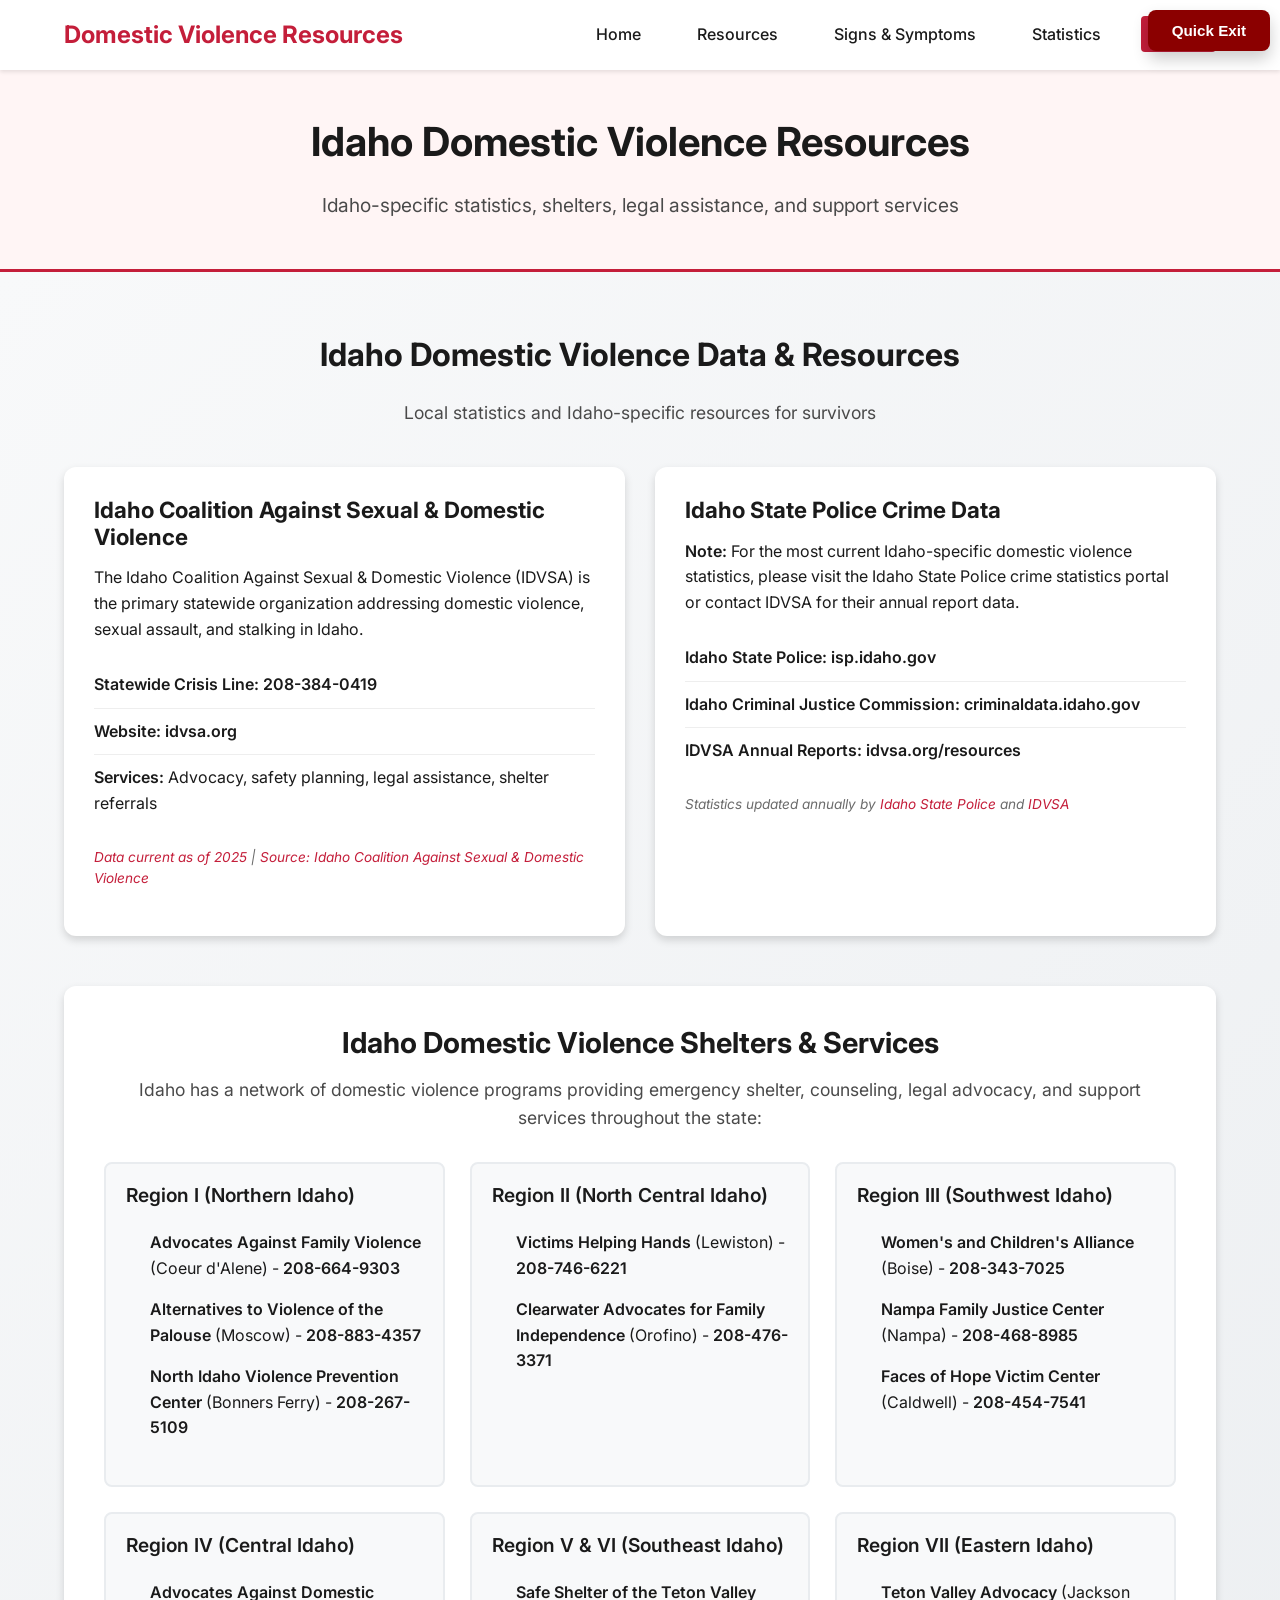
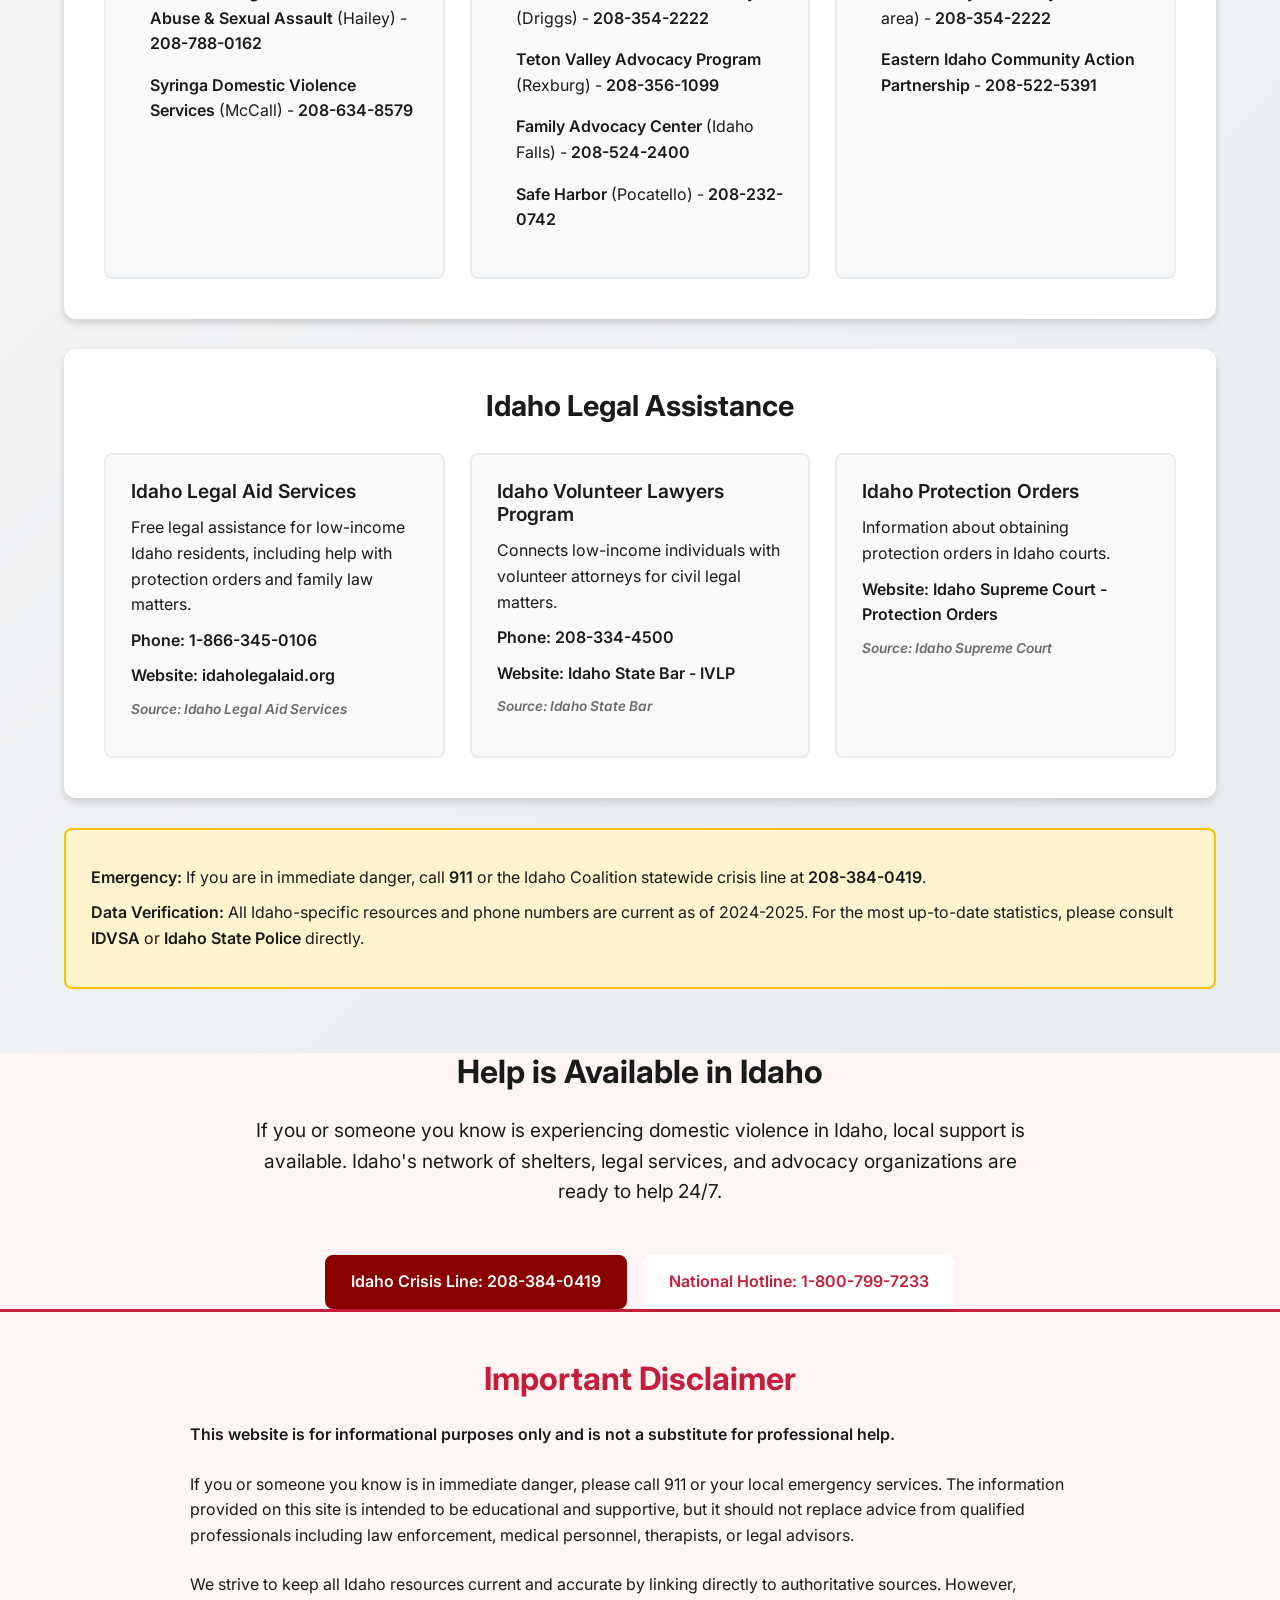
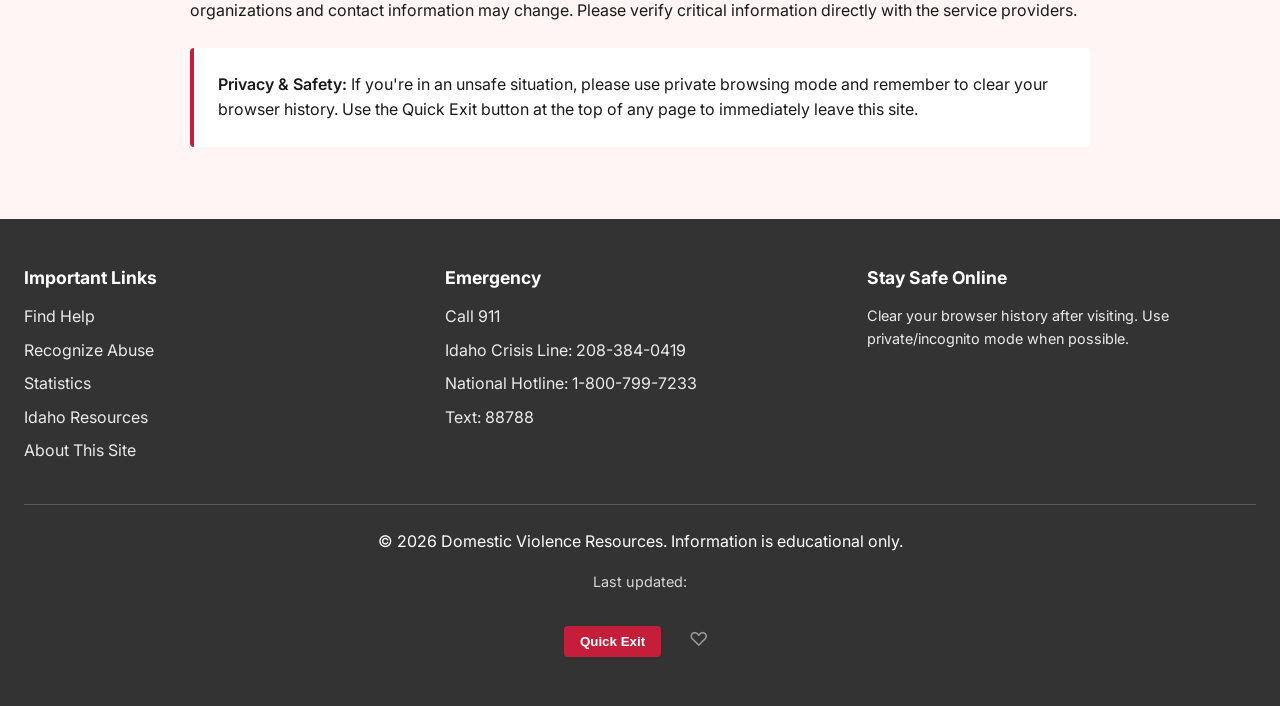
==== commit a32fbaf7: "Critical bug fixes - Easter egg, Quick Exit, links, and UI cleanup FIXES APPLIED:  1. EASTER EGG HEA" ====
--- a/idaho.html
+++ b/idaho.html
@@ -23,7 +23,7 @@
 </head>
 <body>
     <!-- Quick Exit Button -->
-    <button id="quickExit" class="quick-exit-btn" aria-label="Quick exit to Google">
+    <button type="button" id="quickExit" class="quick-exit-btn" aria-label="Quick exit to Google">
         Quick Exit
     </button>
 
@@ -74,12 +74,6 @@
         <section class="content-section idaho-section" aria-labelledby="idaho-heading">
             <div class="container">
                 <div class="idaho-header">
-                    <div class="idaho-shape" aria-hidden="true">
-                        <svg viewBox="0 0 100 150" class="idaho-svg">
-                            <!-- Simplified Idaho state outline -->
-                            <path d="M20,10 L80,10 L80,80 L70,100 L60,120 L50,140 L40,130 L30,110 L25,90 L20,70 Z" fill="currentColor"/>
-                        </svg>
-                    </div>
                     <h2 id="idaho-heading">Idaho Domestic Violence Data & Resources</h2>
                     <p class="idaho-subtitle">Local statistics and Idaho-specific resources for survivors</p>
                 </div>
@@ -262,7 +256,7 @@
                 <p>&copy; 2026 Domestic Violence Resources. Information is educational only.</p>
                 <p class="footer-updated">Last updated: <span id="lastUpdated"></span></p>
                 <p class="footer-links">
-                    <button id="quickExitFooter" class="footer-exit">Quick Exit</button>
+                    <button type="button" id="quickExitFooter" class="footer-exit">Quick Exit</button>
                     <span class="easter-egg" id="easterEgg" title="Click me!" role="button" tabindex="0" aria-label="Click for a special surprise">♡</span>
                 </p>
             </div>
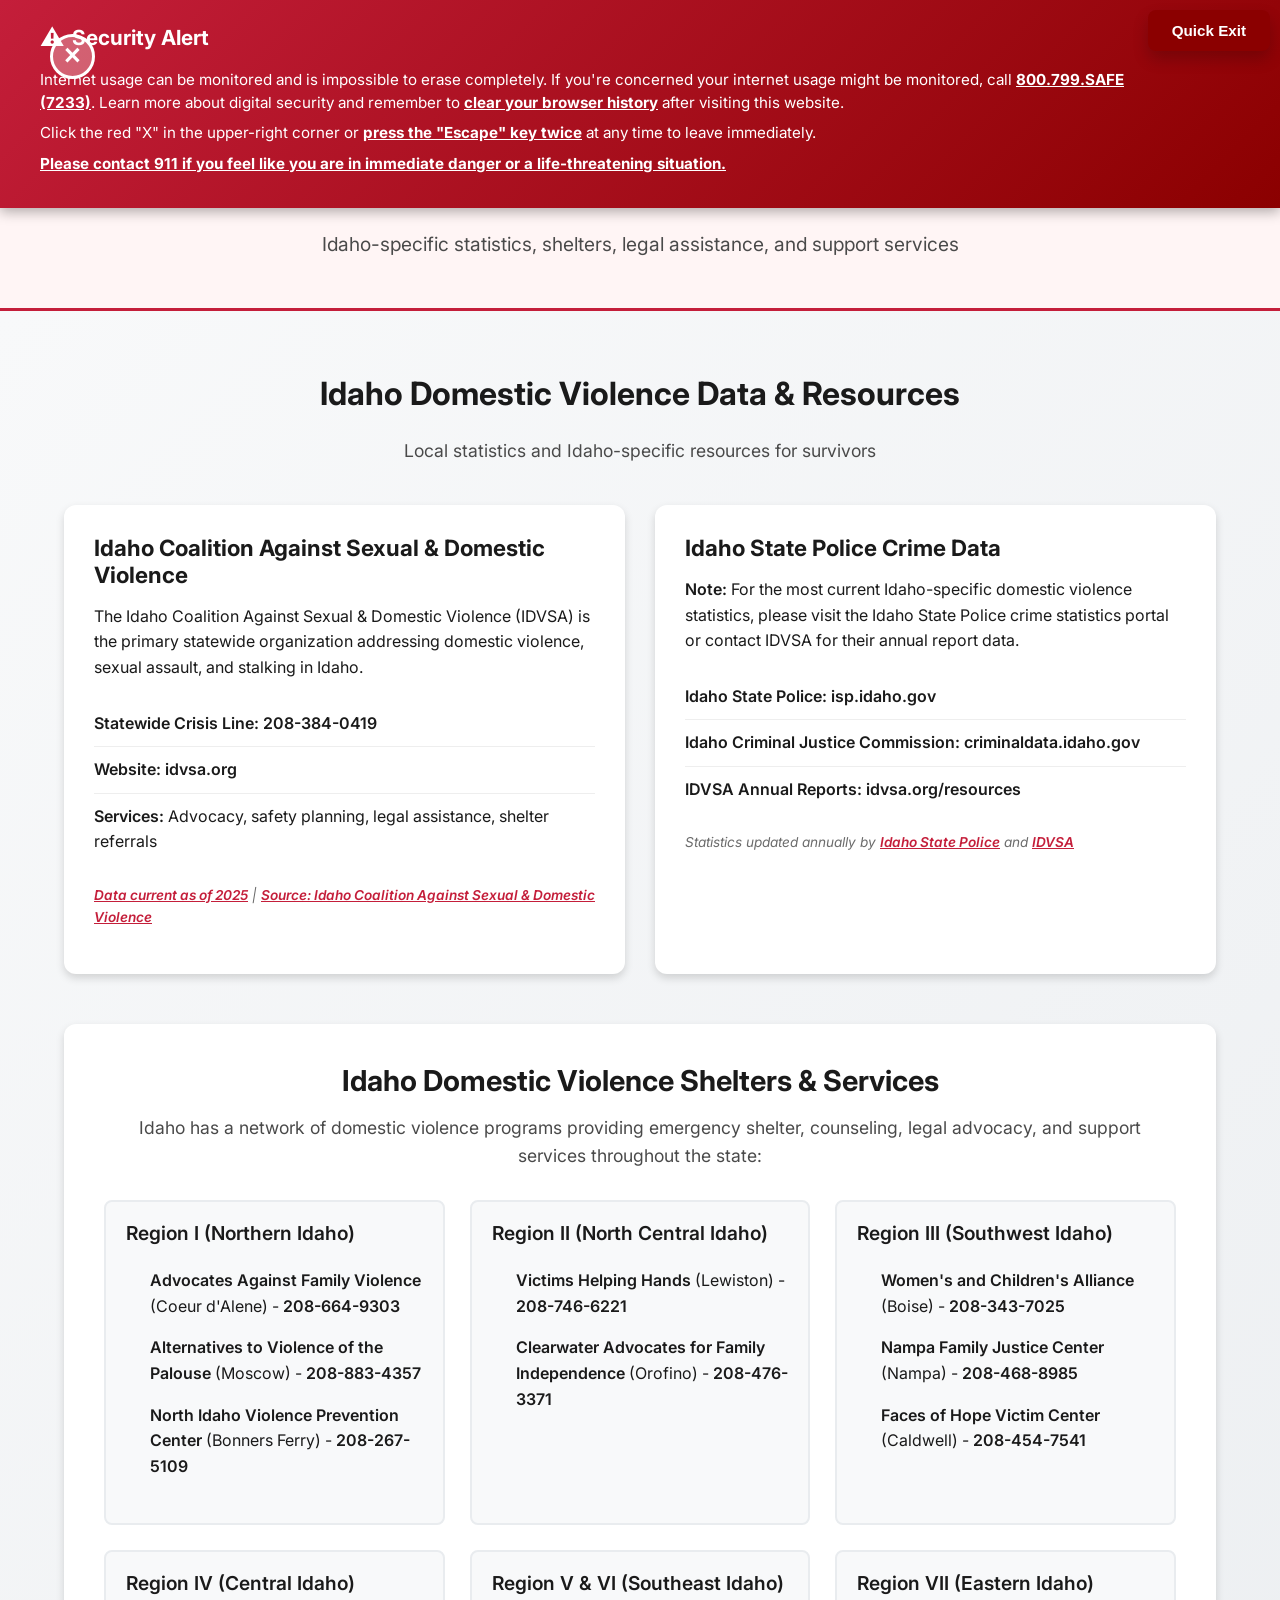
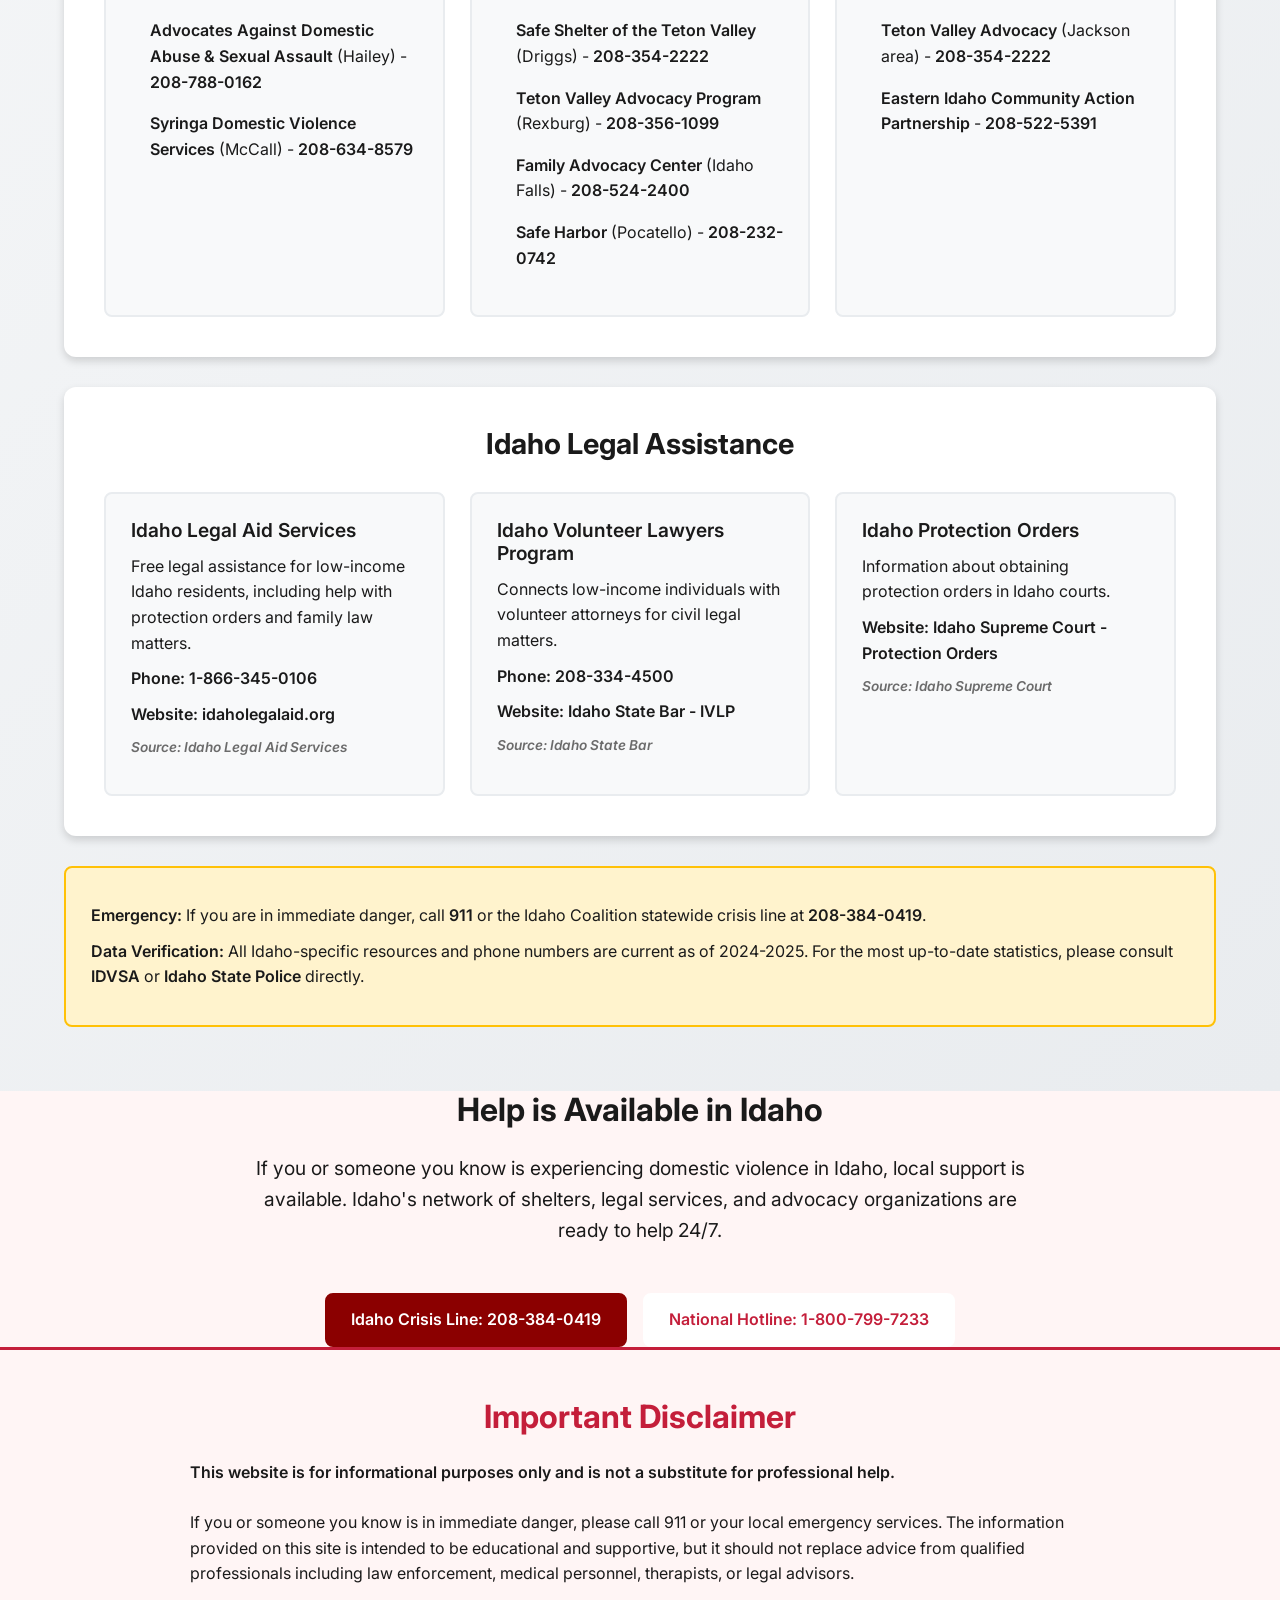
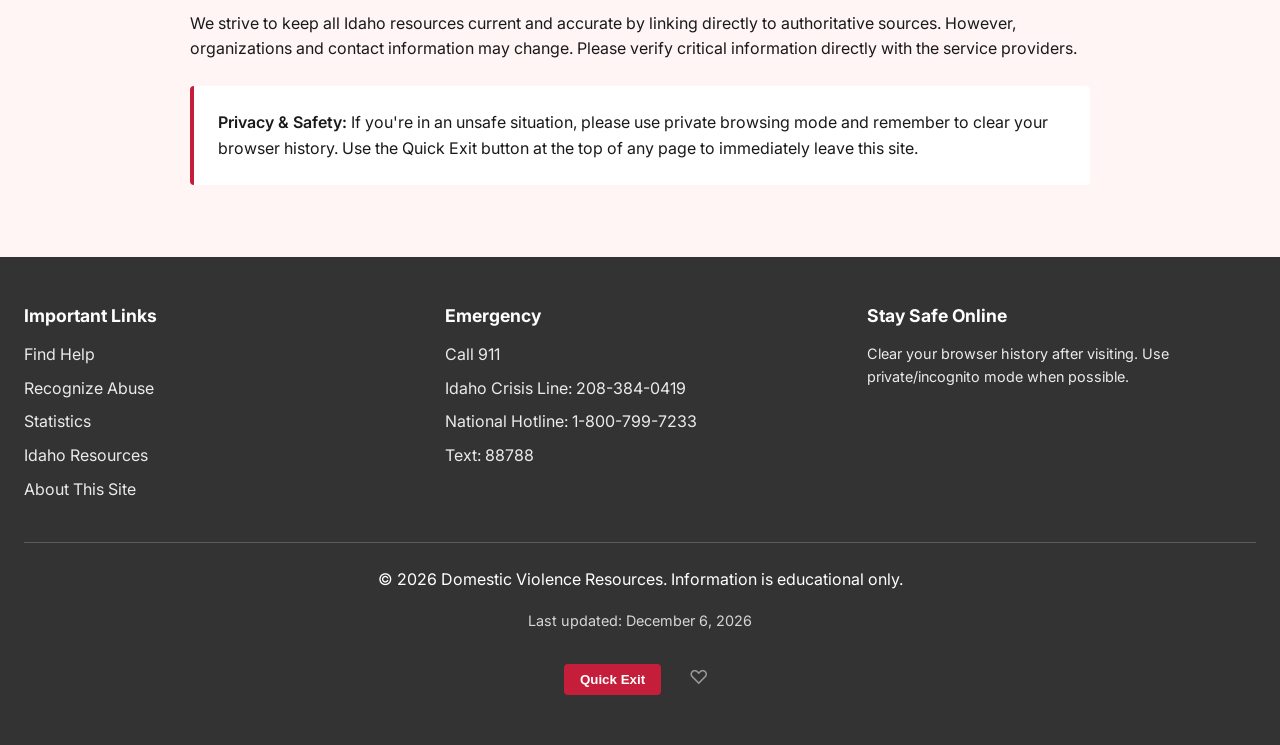
==== commit 16b185a4: "Fix all right-side positioning and add mobile phone number - Move widget to RIGHT side: top 70px des" ====
--- a/idaho.html
+++ b/idaho.html
@@ -22,10 +22,28 @@
     </script>
 </head>
 <body>
+    <!-- Security Alert Banner -->
+    <div id="securityBanner" class="security-banner" role="alert" aria-live="polite">
+        <div class="security-banner-content">
+            <h2>Security Alert</h2>
+            <p>Internet usage can be monitored and is impossible to erase completely. If you're concerned your internet usage might be monitored, call <strong>800.799.SAFE (7233)</strong>. Learn more about digital security and remember to <strong>clear your browser history</strong> after visiting this website.</p>
+            <p>Click the red "X" in the upper-right corner or <strong>press the "Escape" key twice</strong> at any time to leave immediately.</p>
+            <p><strong>Please contact 911 if you feel like you are in immediate danger or a life-threatening situation.</strong></p>
+            <button type="button" class="security-banner-close" aria-label="Close security alert" id="closeBanner">
+                <span>×</span>
+            </button>
+        </div>
+    </div>
+
     <!-- Quick Exit Button -->
     <button type="button" id="quickExit" class="quick-exit-btn" aria-label="Quick exit to Google">
         Quick Exit
     </button>
+    
+    <!-- Mobile Emergency Phone (visible only on mobile, below hamburger) -->
+    <a href="tel:1-800-799-7233" class="mobile-emergency-phone" aria-label="Call National Hotline">
+        📞 1-800-799-7233
+    </a>
 
     <!-- Scroll to Top Button -->
     <button id="scrollToTop" class="scroll-to-top" aria-label="Scroll to top">
--- a/styles.css
+++ b/styles.css
@@ -130,10 +130,18 @@
     transition: color var(--transition-fast);
 }
 
+a:visited {
+    color: #A91C32; /* Slightly darker red for visited links with proper contrast */
+}
+
 a:hover,
 a:focus {
     color: var(--primary-red-dark);
     text-decoration: underline;
+}
+
+a:active {
+    color: #8B0000; /* Dark red for active state with better contrast */
 }
 
 a:focus-visible {
@@ -170,7 +178,7 @@
     font-weight: 600;
     font-size: 0.95rem;
     cursor: pointer;
-    z-index: 10000;
+    z-index: 10001;
     box-shadow: var(--shadow-lg);
     transition: all var(--transition-fast);
     display: flex;
@@ -191,15 +199,34 @@
 
 /* ========== UserWay Widget Positioning ========== */
 /* Override UserWay's default positioning to avoid Quick Exit overlap */
-#userway_p1 {
-    bottom: 80px !important;
-    right: 20px !important;
+/* Target all possible UserWay widget elements */
+#userway_p1,
+#userway_p2,
+#userway_p3,
+#userway_p4,
+.userway_buttons_wrapper,
+[id^="userway"],
+[class*="userway"] {
+    top: 70px !important;
+    right: 10px !important;
+    bottom: auto !important;
+    left: auto !important;
+    z-index: 9900 !important;
 }
 
 @media (max-width: 768px) {
-    #userway_p1 {
-        bottom: 70px !important;
-        right: 15px !important;
+    #userway_p1,
+    #userway_p2,
+    #userway_p3,
+    #userway_p4,
+    .userway_buttons_wrapper,
+    [id^="userway"],
+    [class*="userway"] {
+        top: 140px !important;
+        right: 10px !important;
+        bottom: auto !important;
+        left: auto !important;
+        z-index: 9900 !important;
     }
 }
 
@@ -291,6 +318,135 @@
     background: var(--primary-red-dark);
 }
 
+/* ========== Security Alert Banner ========== */
+.security-banner {
+    display: none;
+    position: fixed;
+    top: 0;
+    left: 0;
+    width: 100%;
+    background: linear-gradient(135deg, #C41E3A 0%, #8B0000 100%);
+    color: var(--white);
+    padding: var(--spacing-md);
+    box-shadow: 0 4px 12px rgba(0, 0, 0, 0.3);
+    z-index: 9999;
+    animation: slideDown 0.5s ease-out;
+}
+
+.security-banner.active {
+    display: block;
+}
+
+@keyframes slideDown {
+    from {
+        transform: translateY(-100%);
+    }
+    to {
+        transform: translateY(0);
+    }
+}
+
+.security-banner-content {
+    max-width: var(--container-max-width);
+    margin: 0 auto;
+    position: relative;
+    padding-right: 60px;
+}
+
+.security-banner h2 {
+    color: var(--white);
+    font-size: 1.3rem;
+    margin-bottom: var(--spacing-sm);
+    display: flex;
+    align-items: center;
+    gap: 0.5rem;
+}
+
+.security-banner h2::before {
+    content: '⚠️';
+    font-size: 1.5rem;
+}
+
+.security-banner p {
+    margin-bottom: var(--spacing-xs);
+    line-height: 1.5;
+    font-size: 0.95rem;
+}
+
+.security-banner strong {
+    font-weight: 700;
+    text-decoration: underline;
+}
+
+.security-banner-close {
+    position: absolute;
+    top: 10px;
+    left: 10px;
+    background: rgba(255, 255, 255, 0.3);
+    color: var(--white);
+    border: 3px solid var(--white);
+    width: 45px;
+    height: 45px;
+    border-radius: 50%;
+    font-size: 1.8rem;
+    font-weight: bold;
+    cursor: pointer;
+    display: flex;
+    align-items: center;
+    justify-content: center;
+    transition: all var(--transition-fast);
+    line-height: 1;
+    padding: 0;
+    z-index: 10002;
+}
+
+.security-banner-close:hover,
+.security-banner-close:focus {
+    background: rgba(255, 255, 255, 0.3);
+    transform: scale(1.1);
+}
+
+.security-banner-close span {
+    display: block;
+    margin-top: -2px;
+}
+
+@media (max-width: 768px) {
+    .security-banner {
+        padding: var(--spacing-sm);
+    }
+    
+    .security-banner-content {
+        padding-left: 60px;
+    }
+    
+    .security-banner h2 {
+        font-size: 1.1rem;
+    }
+    
+    .security-banner p {
+        font-size: 0.85rem;
+    }
+    
+    .security-banner-close {
+        width: 40px;
+        height: 40px;
+        font-size: 1.5rem;
+        top: 10px;
+        left: 10px;
+        z-index: 10002;
+    }
+}
+
+/* Adjust body padding when banner is active */
+body.banner-active {
+    padding-top: 0;
+}
+
+body.banner-active header {
+    margin-top: 0;
+}
+
 /* ========== Scroll to Top Button ========== */
 .scroll-to-top {
     position: fixed;
@@ -334,6 +490,261 @@
 }
 
 /* ========== Power and Control Wheel ========== */
+/* Wheel Images Grid - Two images stacked vertically */
+.wheel-images-grid {
+    max-width: 500px;
+    margin: var(--spacing-xl) auto;
+    display: flex;
+    flex-direction: column;
+    gap: var(--spacing-lg);
+}
+
+.wheel-image-card {
+    position: relative;
+    border-radius: var(--radius-lg);
+    overflow: hidden;
+    box-shadow: var(--shadow-lg);
+    cursor: pointer;
+    transition: all var(--transition-normal);
+    background: var(--white);
+}
+
+.wheel-image-card:hover {
+    transform: translateY(-8px);
+    box-shadow: 0 12px 24px rgba(0, 0, 0, 0.2);
+}
+
+.wheel-image-card:active {
+    transform: translateY(-4px);
+}
+
+.wheel-image {
+    width: 100%;
+    height: auto;
+    display: block;
+    transition: all var(--transition-normal);
+}
+
+.wheel-image-card:hover .wheel-image {
+    transform: scale(1.05);
+}
+
+.wheel-overlay {
+    position: absolute;
+    bottom: 0;
+    left: 0;
+    right: 0;
+    background: linear-gradient(to top, rgba(0, 0, 0, 0.8), transparent);
+    padding: var(--spacing-md);
+    opacity: 0;
+    transition: opacity var(--transition-normal);
+}
+
+.wheel-image-card:hover .wheel-overlay {
+    opacity: 1;
+}
+
+.wheel-zoom-icon {
+    color: var(--white);
+    font-size: 1.1rem;
+    font-weight: 600;
+    display: block;
+    text-align: center;
+}
+
+@media (max-width: 768px) {
+    .wheel-images-grid {
+        max-width: 100%;
+        margin: var(--spacing-lg) auto;
+        gap: var(--spacing-md);
+    }
+    
+    .wheel-image-card {
+        box-shadow: var(--shadow-md);
+    }
+    
+    .wheel-overlay {
+        opacity: 1;
+        background: linear-gradient(to top, rgba(0, 0, 0, 0.7), transparent);
+        padding: var(--spacing-sm);
+    }
+    
+    .wheel-zoom-icon {
+        font-size: 0.9rem;
+    }
+}
+
+/* Power Wheel Viewer Modal */
+.wheel-viewer-modal {
+    display: none;
+    position: fixed;
+    top: 0;
+    left: 0;
+    width: 100%;
+    height: 100%;
+    background: rgba(0, 0, 0, 0.95);
+    z-index: 10004;
+    padding: 20px;
+    overflow-y: auto;
+}
+
+.wheel-viewer-modal.active {
+    display: flex;
+    align-items: center;
+    justify-content: center;
+}
+
+.wheel-viewer-content {
+    position: relative;
+    background: var(--white);
+    border-radius: 12px;
+    max-width: 95vw;
+    max-height: 95vh;
+    width: auto;
+    overflow: hidden;
+    box-shadow: 0 10px 40px rgba(0, 0, 0, 0.5);
+    animation: slideUp 0.3s ease-out;
+    display: flex;
+    flex-direction: column;
+}
+
+.wheel-viewer-close {
+    position: absolute;
+    top: 10px;
+    right: 10px;
+    background: rgba(0, 0, 0, 0.7);
+    color: var(--white);
+    border: none;
+    font-size: 32px;
+    width: 45px;
+    height: 45px;
+    border-radius: 50%;
+    cursor: pointer;
+    padding: 0;
+    line-height: 1;
+    transition: all var(--transition-fast);
+    z-index: 10005;
+    display: flex;
+    align-items: center;
+    justify-content: center;
+}
+
+.wheel-viewer-close:hover,
+.wheel-viewer-close:focus {
+    background: rgba(0, 0, 0, 0.9);
+    transform: scale(1.1);
+}
+
+.wheel-viewer-image-container {
+    flex: 1;
+    display: flex;
+    align-items: center;
+    justify-content: center;
+    padding: 60px 20px 20px;
+    overflow: auto;
+}
+
+.wheel-viewer-image-container img {
+    max-width: 100%;
+    max-height: 70vh;
+    width: auto;
+    height: auto;
+    display: block;
+    border-radius: 8px;
+}
+
+.wheel-viewer-navigation {
+    display: flex;
+    align-items: center;
+    justify-content: space-between;
+    gap: 20px;
+    border-top: 2px solid #eee;
+    padding: 20px;
+    background: var(--white);
+}
+
+.wheel-viewer-prev,
+.wheel-viewer-next {
+    background: var(--primary-red);
+    color: var(--white);
+    border: none;
+    padding: 12px 24px;
+    border-radius: 8px;
+    font-size: 1rem;
+    font-weight: 600;
+    cursor: pointer;
+    transition: all var(--transition-fast);
+    display: flex;
+    align-items: center;
+    gap: 8px;
+}
+
+.wheel-viewer-prev:hover,
+.wheel-viewer-next:hover {
+    background: var(--primary-red-dark);
+    transform: translateY(-2px);
+    box-shadow: 0 4px 12px rgba(196, 30, 58, 0.3);
+}
+
+.wheel-viewer-prev:disabled,
+.wheel-viewer-next:disabled {
+    background: #ccc;
+    cursor: not-allowed;
+    transform: none;
+    box-shadow: none;
+}
+
+.wheel-viewer-counter {
+    font-size: 1rem;
+    color: var(--text-secondary);
+    font-weight: 600;
+    text-align: center;
+    flex-shrink: 0;
+}
+
+@media (max-width: 768px) {
+    .wheel-viewer-content {
+        max-width: 100%;
+        max-height: 100%;
+        border-radius: 0;
+    }
+    
+    .wheel-viewer-close {
+        top: 10px;
+        right: 10px;
+        width: 40px;
+        height: 40px;
+        font-size: 28px;
+    }
+    
+    .wheel-viewer-image-container {
+        padding: 50px 10px 10px;
+    }
+    
+    .wheel-viewer-image-container img {
+        max-height: 60vh;
+    }
+    
+    .wheel-viewer-navigation {
+        flex-direction: column;
+        gap: 10px;
+        padding: 15px;
+    }
+    
+    .wheel-viewer-prev,
+    .wheel-viewer-next {
+        width: 100%;
+        justify-content: center;
+        padding: 14px 20px;
+    }
+    
+    .wheel-viewer-counter {
+        order: -1;
+        margin-bottom: 10px;
+    }
+}
+
+/* Old wheel container styles - keep for fallback text version */
 .wheel-container {
     background: var(--bg-secondary);
     border-radius: var(--radius-lg);
@@ -514,6 +925,11 @@
 }
 
 .emergency-number {
+    display: block;
+}
+
+/* Mobile emergency phone - hidden by default, shown with JS */
+.mobile-emergency-phone {
     display: none;
 }
 
@@ -1096,6 +1512,36 @@
     font-style: italic;
 }
 
+.stat-source a,
+.source-note a,
+.counter-citation a {
+    color: var(--primary-red);
+    text-decoration: underline;
+    font-weight: 600;
+}
+
+.stat-source a:visited,
+.source-note a:visited,
+.counter-citation a:visited {
+    color: #9B1830; /* Darker red for visited with good contrast */
+}
+
+.stat-source a:hover,
+.stat-source a:focus,
+.source-note a:hover,
+.source-note a:focus,
+.counter-citation a:hover,
+.counter-citation a:focus {
+    color: var(--primary-red-dark);
+    text-decoration: underline;
+}
+
+.stat-source a:active,
+.source-note a:active,
+.counter-citation a:active {
+    color: #700000; /* Very dark red for active state with excellent contrast */
+}
+
 /* Economic Stats */
 .economic-stats {
     display: grid;
@@ -1435,16 +1881,21 @@
         top: 70px;
         left: -100%;
         width: 100%;
+        height: calc(100vh - 70px);
         flex-direction: column;
         background: var(--white);
         box-shadow: var(--shadow-lg);
         padding: var(--spacing-md);
         transition: left var(--transition-normal);
         gap: 0;
+        z-index: 1100;
+        overflow-y: auto;
+        pointer-events: auto;
     }
     
     .nav-menu.active {
         left: 0;
+        pointer-events: auto;
     }
     
     .mobile-menu-toggle {
@@ -1452,12 +1903,31 @@
     }
     
     .emergency-number {
+        display: none !important;
+    }
+    
+    /* Mobile Emergency Phone - Fixed below hamburger */
+    .mobile-emergency-phone {
         display: block;
-        width: 100%;
-        text-align: center;
-        padding-top: var(--spacing-sm);
-        border-top: 1px solid var(--light-gray);
-        margin-top: var(--spacing-sm);
+        position: fixed;
+        top: 80px;
+        right: 10px;
+        z-index: 9950;
+        background: var(--primary-red);
+        color: var(--white);
+        padding: 0.4rem 0.8rem;
+        border-radius: var(--radius-sm);
+        font-size: 0.85rem;
+        font-weight: 600;
+        box-shadow: var(--shadow-md);
+        text-decoration: none;
+        transition: all var(--transition-fast);
+    }
+    
+    .mobile-emergency-phone:hover {
+        background: var(--primary-red-dark);
+        transform: translateY(-2px);
+        text-decoration: none;
     }
     
     .hero h1 {
@@ -1805,7 +2275,7 @@
     width: 100%;
     height: 100%;
     background: rgba(0, 0, 0, 0.9);
-    z-index: 10001;
+    z-index: 10004;
     padding: 20px;
     overflow-y: auto;
 }
@@ -1844,20 +2314,27 @@
     position: absolute;
     top: 15px;
     right: 15px;
-    background: none;
+    background: rgba(0, 0, 0, 0.7);
+    color: var(--white);
     border: none;
     font-size: 32px;
-    color: var(--text-secondary);
+    width: 45px;
+    height: 45px;
+    border-radius: 50%;
     cursor: pointer;
-    padding: 5px 10px;
+    padding: 0;
     line-height: 1;
-    transition: color var(--transition-fast);
-    z-index: 10;
+    transition: all var(--transition-fast);
+    z-index: 10005;
+    display: flex;
+    align-items: center;
+    justify-content: center;
 }
 
 .viewer-close:hover,
 .viewer-close:focus {
-    color: var(--accent-color);
+    background: rgba(0, 0, 0, 0.9);
+    transform: scale(1.1);
 }
 
 .viewer-card-container {
@@ -1921,7 +2398,7 @@
 
 .viewer-prev,
 .viewer-next {
-    background: var(--accent-color);
+    background: var(--primary-red);
     color: var(--white);
     border: none;
     padding: 12px 24px;
@@ -1937,7 +2414,7 @@
 
 .viewer-prev:hover,
 .viewer-next:hover {
-    background: var(--accent-hover);
+    background: var(--primary-red-dark);
     transform: translateY(-2px);
     box-shadow: 0 4px 12px rgba(196, 30, 58, 0.3);
 }
@@ -1954,6 +2431,54 @@
     font-size: 1rem;
     color: var(--text-secondary);
     font-weight: 600;
+}
+
+/* Responsive viewer styles for mobile */
+@media (max-width: 768px) {
+    .viewer-content {
+        padding: 50px 20px 20px;
+        max-height: 95vh;
+    }
+    
+    .viewer-close {
+        top: 10px;
+        right: 10px;
+        font-size: 28px;
+    }
+    
+    .viewer-card-container h3 {
+        font-size: 1.5rem;
+    }
+    
+    .viewer-card-container .type-description {
+        font-size: 1rem;
+    }
+    
+    .viewer-card-container h4 {
+        font-size: 1.1rem;
+    }
+    
+    .viewer-card-container .signs-list li {
+        font-size: 0.95rem;
+        padding: 10px 0 10px 25px;
+    }
+    
+    .viewer-navigation {
+        flex-direction: column;
+        gap: 10px;
+    }
+    
+    .viewer-prev,
+    .viewer-next {
+        width: 100%;
+        justify-content: center;
+        padding: 14px 20px;
+    }
+    
+    .viewer-counter {
+        order: -1;
+        margin-bottom: 10px;
+    }
 }
 
 /* Make cards clickable */
@@ -2054,3 +2579,134 @@
         border: 2px solid #000;
     }
 }
+
+/* ========== Roulette/Spin Animation for Cards ========== */
+@keyframes rouletteSpin {
+    0% {
+        opacity: 0;
+        transform: translateY(30px) rotateY(-90deg) scale(0.8);
+    }
+    50% {
+        transform: translateY(-10px) rotateY(45deg) scale(1.05);
+    }
+    100% {
+        opacity: 1;
+        transform: translateY(0) rotateY(0) scale(1);
+    }
+}
+
+@keyframes rouletteReveal {
+    0% {
+        opacity: 0;
+        transform: translateX(-50px) scale(0.9);
+        filter: blur(5px);
+    }
+    50% {
+        transform: translateX(10px) scale(1.02);
+        filter: blur(2px);
+    }
+    100% {
+        opacity: 1;
+        transform: translateX(0) scale(1);
+        filter: blur(0);
+    }
+}
+
+/* Apply roulette animation to card elements */
+/* Cards are visible by default for fallback */
+.abuse-type-card,
+.red-flag-card,
+.resource-card,
+.stat-card {
+    opacity: 1;
+    animation: none;
+}
+
+/* Only hide and animate if JS adds the animation class */
+.js-roulette-enabled .abuse-type-card,
+.js-roulette-enabled .red-flag-card,
+.js-roulette-enabled .resource-card,
+.js-roulette-enabled .stat-card {
+    opacity: 0;
+}
+
+.abuse-type-card.roulette-animate,
+.red-flag-card.roulette-animate,
+.resource-card.roulette-animate,
+.stat-card.roulette-animate {
+    animation: rouletteSpin 0.8s cubic-bezier(0.34, 1.56, 0.64, 1) forwards;
+}
+
+/* Stagger the animations for a cascade effect */
+.abuse-type-card.roulette-animate:nth-child(1),
+.red-flag-card.roulette-animate:nth-child(1),
+.resource-card.roulette-animate:nth-child(1),
+.stat-card.roulette-animate:nth-child(1) { animation-delay: 0.1s; }
+
+.abuse-type-card.roulette-animate:nth-child(2),
+.red-flag-card.roulette-animate:nth-child(2),
+.resource-card.roulette-animate:nth-child(2),
+.stat-card.roulette-animate:nth-child(2) { animation-delay: 0.2s; }
+
+.abuse-type-card.roulette-animate:nth-child(3),
+.red-flag-card.roulette-animate:nth-child(3),
+.resource-card.roulette-animate:nth-child(3),
+.stat-card.roulette-animate:nth-child(3) { animation-delay: 0.3s; }
+
+.abuse-type-card.roulette-animate:nth-child(4),
+.red-flag-card.roulette-animate:nth-child(4),
+.resource-card.roulette-animate:nth-child(4),
+.stat-card.roulette-animate:nth-child(4) { animation-delay: 0.4s; }
+
+.abuse-type-card.roulette-animate:nth-child(5),
+.red-flag-card.roulette-animate:nth-child(5),
+.resource-card.roulette-animate:nth-child(5),
+.stat-card.roulette-animate:nth-child(5) { animation-delay: 0.5s; }
+
+.abuse-type-card.roulette-animate:nth-child(6),
+.red-flag-card.roulette-animate:nth-child(6),
+.resource-card.roulette-animate:nth-child(6),
+.stat-card.roulette-animate:nth-child(6) { animation-delay: 0.6s; }
+
+.abuse-type-card.roulette-animate:nth-child(7),
+.red-flag-card.roulette-animate:nth-child(7),
+.resource-card.roulette-animate:nth-child(7),
+.stat-card.roulette-animate:nth-child(7) { animation-delay: 0.7s; }
+
+.abuse-type-card.roulette-animate:nth-child(8),
+.red-flag-card.roulette-animate:nth-child(8),
+.resource-card.roulette-animate:nth-child(8),
+.stat-card.roulette-animate:nth-child(8) { animation-delay: 0.8s; }
+
+.abuse-type-card.roulette-animate:nth-child(9),
+.red-flag-card.roulette-animate:nth-child(9),
+.resource-card.roulette-animate:nth-child(9),
+.stat-card.roulette-animate:nth-child(9) { animation-delay: 0.9s; }
+
+.abuse-type-card.roulette-animate:nth-child(10),
+.red-flag-card.roulette-animate:nth-child(10),
+.resource-card.roulette-animate:nth-child(10),
+.stat-card.roulette-animate:nth-child(10) { animation-delay: 1.0s; }
+
+.abuse-type-card.roulette-animate:nth-child(11),
+.red-flag-card.roulette-animate:nth-child(11),
+.resource-card.roulette-animate:nth-child(11),
+.stat-card.roulette-animate:nth-child(11) { animation-delay: 1.1s; }
+
+.abuse-type-card.roulette-animate:nth-child(12),
+.red-flag-card.roulette-animate:nth-child(12),
+.resource-card.roulette-animate:nth-child(12),
+.stat-card.roulette-animate:nth-child(12) { animation-delay: 1.2s; }
+
+/* Reduced motion support */
+@media (prefers-reduced-motion: reduce) {
+    .abuse-type-card.roulette-animate,
+    .red-flag-card.roulette-animate,
+    .resource-card.roulette-animate,
+    .stat-card.roulette-animate {
+        animation: none;
+        opacity: 1;
+        transform: none;
+    }
+}
+
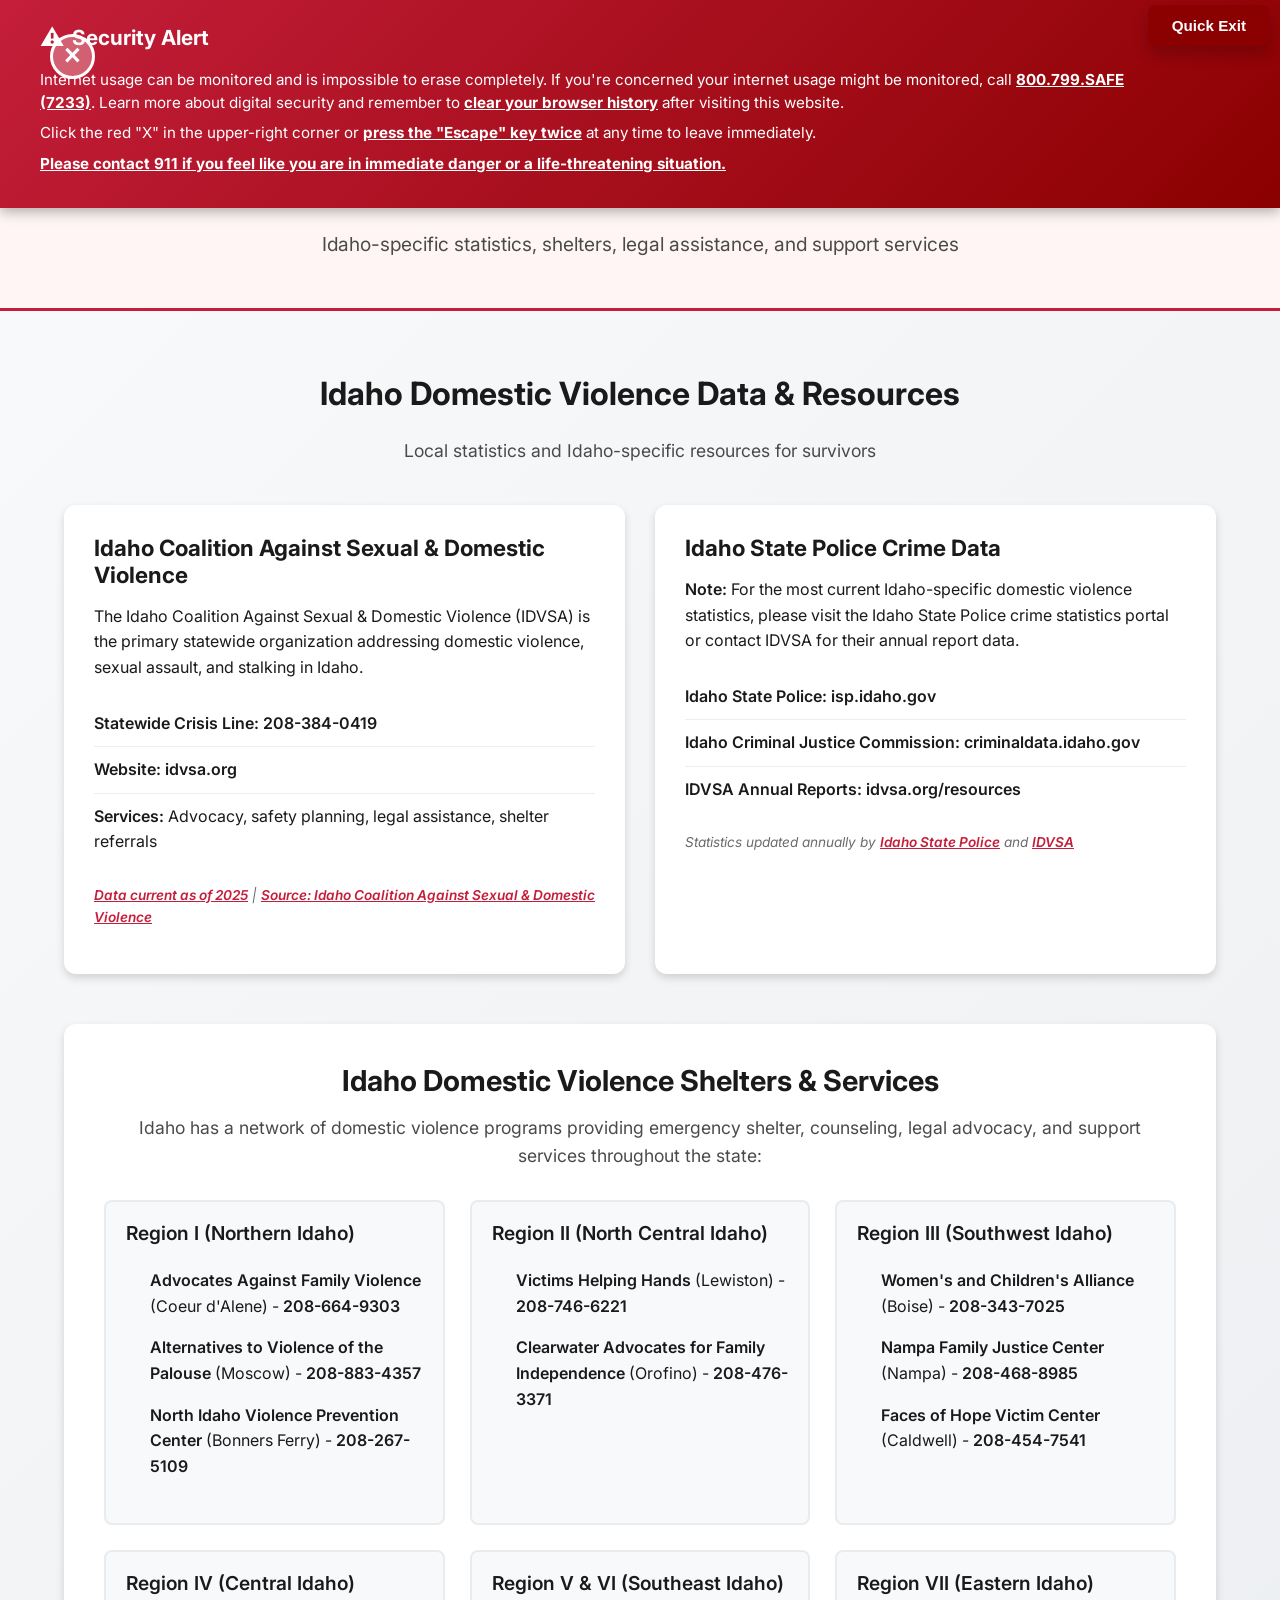
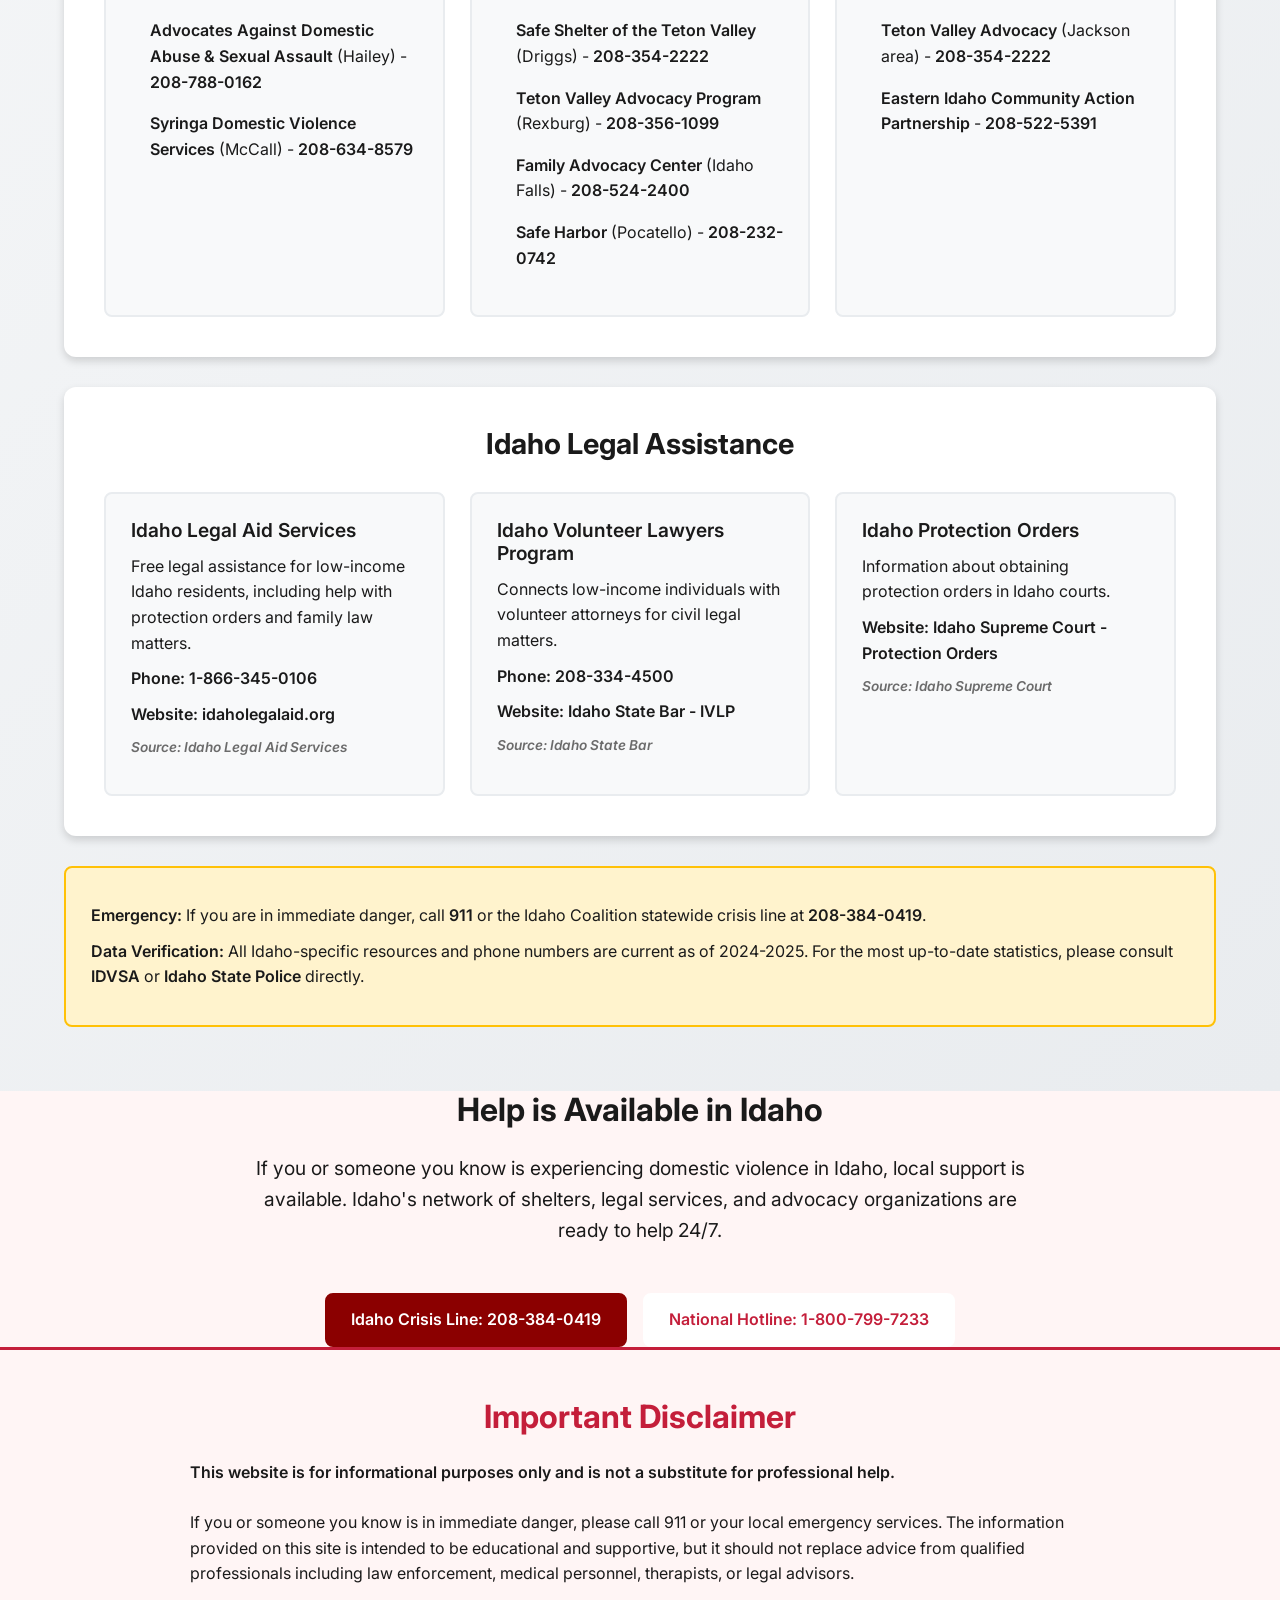
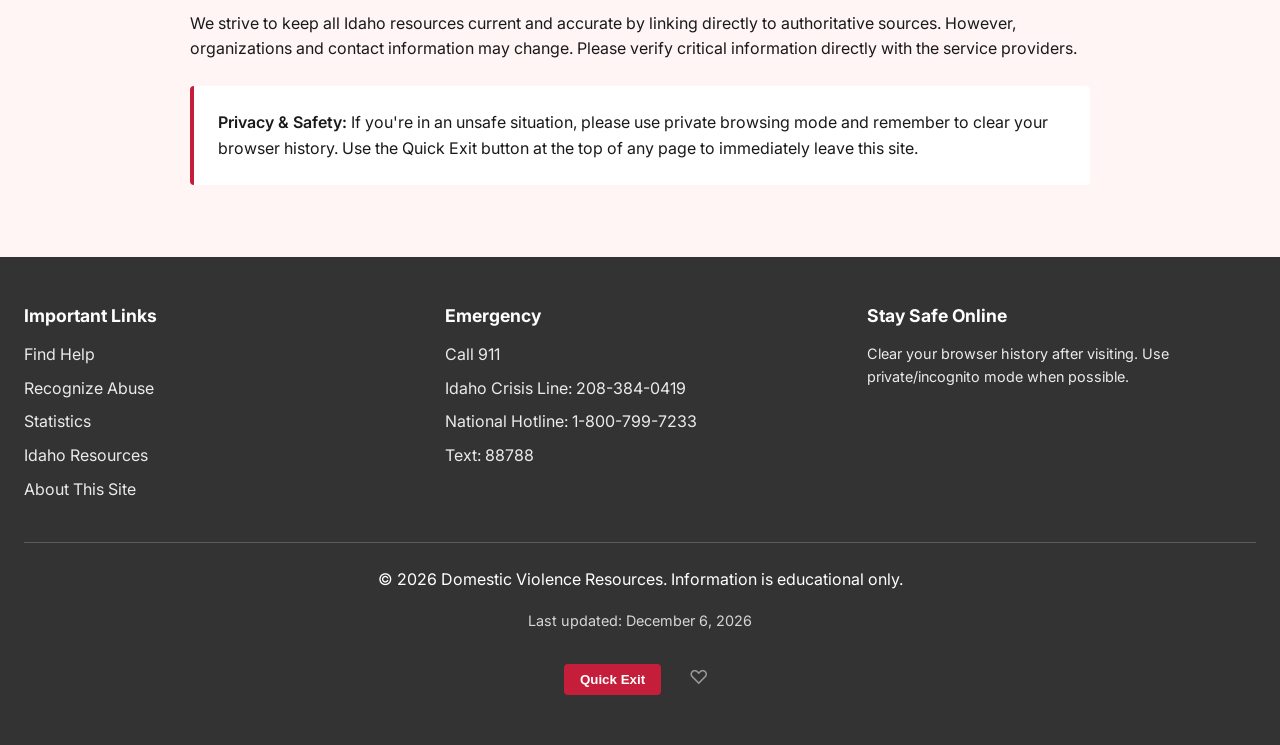
==== commit 9111cfc0: "Fix all positioning and layout issues - Quick Exit moved higher: top 5px (up from 10px) - Widget pos" ====
--- a/idaho.html
+++ b/idaho.html
@@ -39,11 +39,6 @@
     <button type="button" id="quickExit" class="quick-exit-btn" aria-label="Quick exit to Google">
         Quick Exit
     </button>
-    
-    <!-- Mobile Emergency Phone (visible only on mobile, below hamburger) -->
-    <a href="tel:1-800-799-7233" class="mobile-emergency-phone" aria-label="Call National Hotline">
-        📞 1-800-799-7233
-    </a>
 
     <!-- Scroll to Top Button -->
     <button id="scrollToTop" class="scroll-to-top" aria-label="Scroll to top">
--- a/styles.css
+++ b/styles.css
@@ -168,7 +168,7 @@
 /* ========== Quick Exit Button ========== */
 .quick-exit-btn {
     position: fixed;
-    top: 10px;
+    top: 5px;
     right: 10px;
     background: var(--primary-red-dark);
     color: var(--white);
@@ -199,15 +199,12 @@
 
 /* ========== UserWay Widget Positioning ========== */
 /* Override UserWay's default positioning to avoid Quick Exit overlap */
-/* Target all possible UserWay widget elements */
+/* Position widget container only, don't break internal structure */
 #userway_p1,
 #userway_p2,
 #userway_p3,
-#userway_p4,
-.userway_buttons_wrapper,
-[id^="userway"],
-[class*="userway"] {
-    top: 70px !important;
+#userway_p4 {
+    top: 60px !important;
     right: 10px !important;
     bottom: auto !important;
     left: auto !important;
@@ -218,11 +215,8 @@
     #userway_p1,
     #userway_p2,
     #userway_p3,
-    #userway_p4,
-    .userway_buttons_wrapper,
-    [id^="userway"],
-    [class*="userway"] {
-        top: 140px !important;
+    #userway_p4 {
+        top: 120px !important;
         right: 10px !important;
         bottom: auto !important;
         left: auto !important;
@@ -926,11 +920,6 @@
 
 .emergency-number {
     display: block;
-}
-
-/* Mobile emergency phone - hidden by default, shown with JS */
-.mobile-emergency-phone {
-    display: none;
 }
 
 .emergency-link {
@@ -1903,31 +1892,18 @@
     }
     
     .emergency-number {
-        display: none !important;
-    }
-    
-    /* Mobile Emergency Phone - Fixed below hamburger */
-    .mobile-emergency-phone {
-        display: block;
-        position: fixed;
-        top: 80px;
-        right: 10px;
-        z-index: 9950;
-        background: var(--primary-red);
-        color: var(--white);
-        padding: 0.4rem 0.8rem;
-        border-radius: var(--radius-sm);
-        font-size: 0.85rem;
-        font-weight: 600;
-        box-shadow: var(--shadow-md);
-        text-decoration: none;
-        transition: all var(--transition-fast);
-    }
-    
-    .mobile-emergency-phone:hover {
-        background: var(--primary-red-dark);
-        transform: translateY(-2px);
-        text-decoration: none;
+        display: block !important;
+        width: 100%;
+        text-align: center;
+        padding-top: var(--spacing-sm);
+        border-top: 1px solid var(--light-gray);
+        margin-top: var(--spacing-sm);
+    }
+    
+    .emergency-link {
+        font-size: 0.9rem;
+        padding: 0.6rem 1rem;
+        justify-content: center;
     }
     
     .hero h1 {
@@ -1953,6 +1929,16 @@
     .quick-exit-btn {
         font-size: 0.85rem;
         padding: 0.6rem 1rem;
+        top: 5px;
+        right: 10px;
+    }
+    
+    .scroll-to-top {
+        bottom: 20px !important;
+        right: 20px !important;
+        width: 45px;
+        height: 45px;
+        font-size: 1.25rem;
     }
 }
 
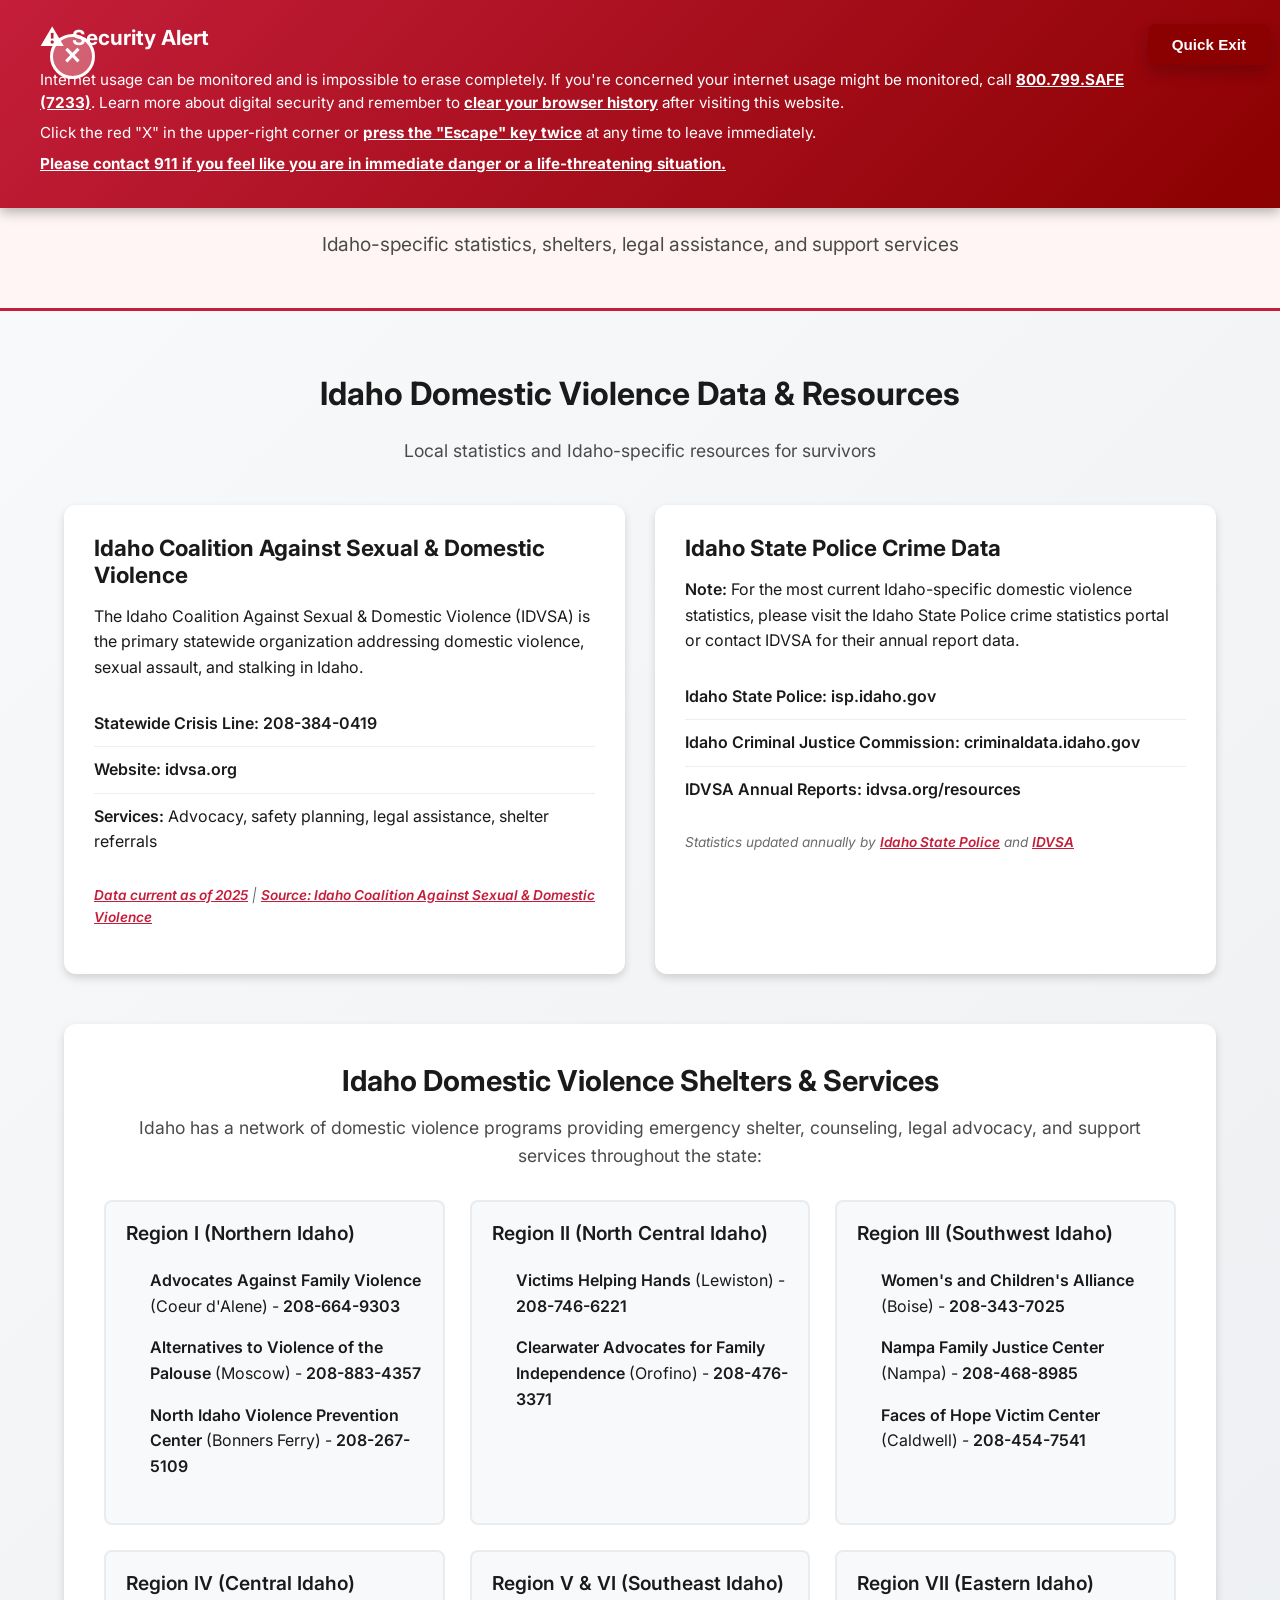
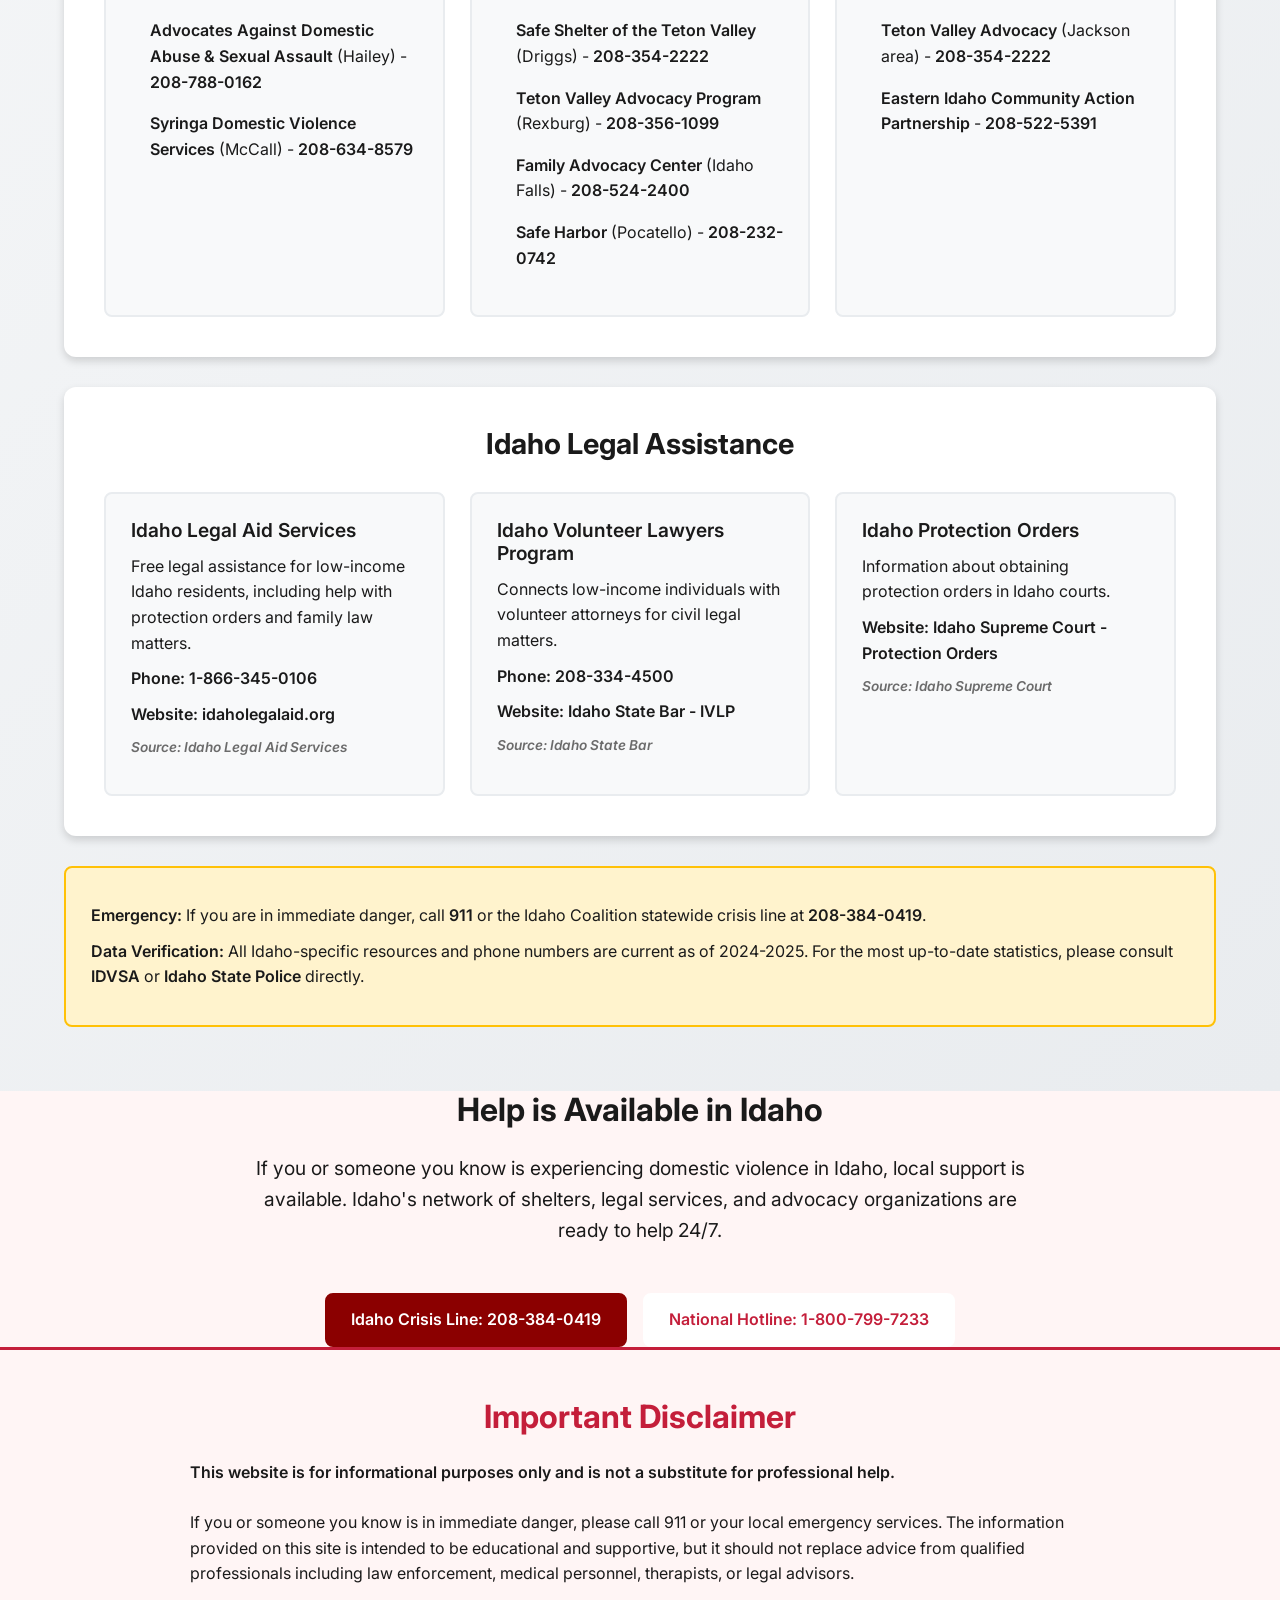
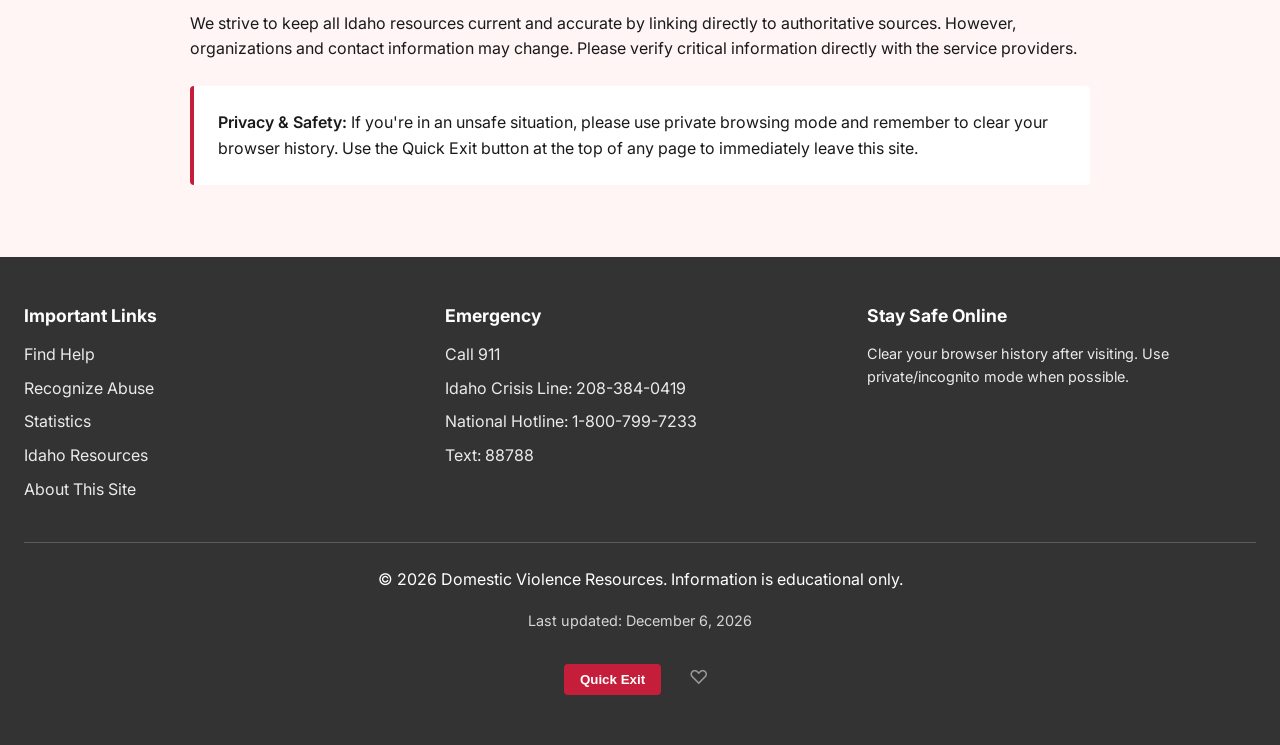
==== commit 4eb26618: "Fix positioning: Quick Exit down 0.5cm, widget clearance, phone below logo - Quick Exit moved down: " ====
--- a/idaho.html
+++ b/idaho.html
@@ -52,6 +52,9 @@
                 <div class="logo">
                     <a href="index.html" aria-label="Home">Domestic Violence Resources</a>
                 </div>
+                <div class="mobile-logo-phone">
+                    <a href="tel:1-800-799-7233">📞 1-800-799-7233</a>
+                </div>
                 <button class="mobile-menu-toggle" aria-label="Toggle navigation menu" aria-expanded="false">
                     <span></span>
                     <span></span>
--- a/styles.css
+++ b/styles.css
@@ -168,7 +168,7 @@
 /* ========== Quick Exit Button ========== */
 .quick-exit-btn {
     position: fixed;
-    top: 5px;
+    top: 24px;
     right: 10px;
     background: var(--primary-red-dark);
     color: var(--white);
@@ -204,7 +204,7 @@
 #userway_p2,
 #userway_p3,
 #userway_p4 {
-    top: 60px !important;
+    top: 85px !important;
     right: 10px !important;
     bottom: auto !important;
     left: auto !important;
@@ -216,7 +216,7 @@
     #userway_p2,
     #userway_p3,
     #userway_p4 {
-        top: 120px !important;
+        top: 145px !important;
         right: 10px !important;
         bottom: auto !important;
         left: auto !important;
@@ -878,6 +878,7 @@
     justify-content: space-between;
     align-items: center;
     gap: var(--spacing-md);
+    position: relative;
 }
 
 .logo a {
@@ -920,6 +921,11 @@
 
 .emergency-number {
     display: block;
+}
+
+/* Mobile phone display below logo */
+.mobile-logo-phone {
+    display: none;
 }
 
 .emergency-link {
@@ -1865,12 +1871,16 @@
 
 /* ========== Responsive Design ========== */
 @media (max-width: 768px) {
+    .nav-container {
+        padding-bottom: 2.5rem;
+    }
+    
     .nav-menu {
         position: fixed;
-        top: 70px;
+        top: 90px;
         left: -100%;
         width: 100%;
-        height: calc(100vh - 70px);
+        height: calc(100vh - 90px);
         flex-direction: column;
         background: var(--white);
         box-shadow: var(--shadow-lg);
@@ -1892,18 +1902,27 @@
     }
     
     .emergency-number {
-        display: block !important;
-        width: 100%;
-        text-align: center;
-        padding-top: var(--spacing-sm);
-        border-top: 1px solid var(--light-gray);
-        margin-top: var(--spacing-sm);
-    }
-    
-    .emergency-link {
-        font-size: 0.9rem;
-        padding: 0.6rem 1rem;
-        justify-content: center;
+        display: none !important;
+    }
+    
+    /* Show phone below logo in mobile */
+    .mobile-logo-phone {
+        display: block;
+        position: absolute;
+        left: var(--spacing-md);
+        top: 60px;
+        font-size: 0.8rem;
+        color: var(--text-secondary);
+    }
+    
+    .mobile-logo-phone a {
+        color: var(--primary-red);
+        text-decoration: none;
+        font-weight: 600;
+    }
+    
+    .mobile-logo-phone a:hover {
+        text-decoration: underline;
     }
     
     .hero h1 {
@@ -1929,7 +1948,7 @@
     .quick-exit-btn {
         font-size: 0.85rem;
         padding: 0.6rem 1rem;
-        top: 5px;
+        top: 24px;
         right: 10px;
     }
     
